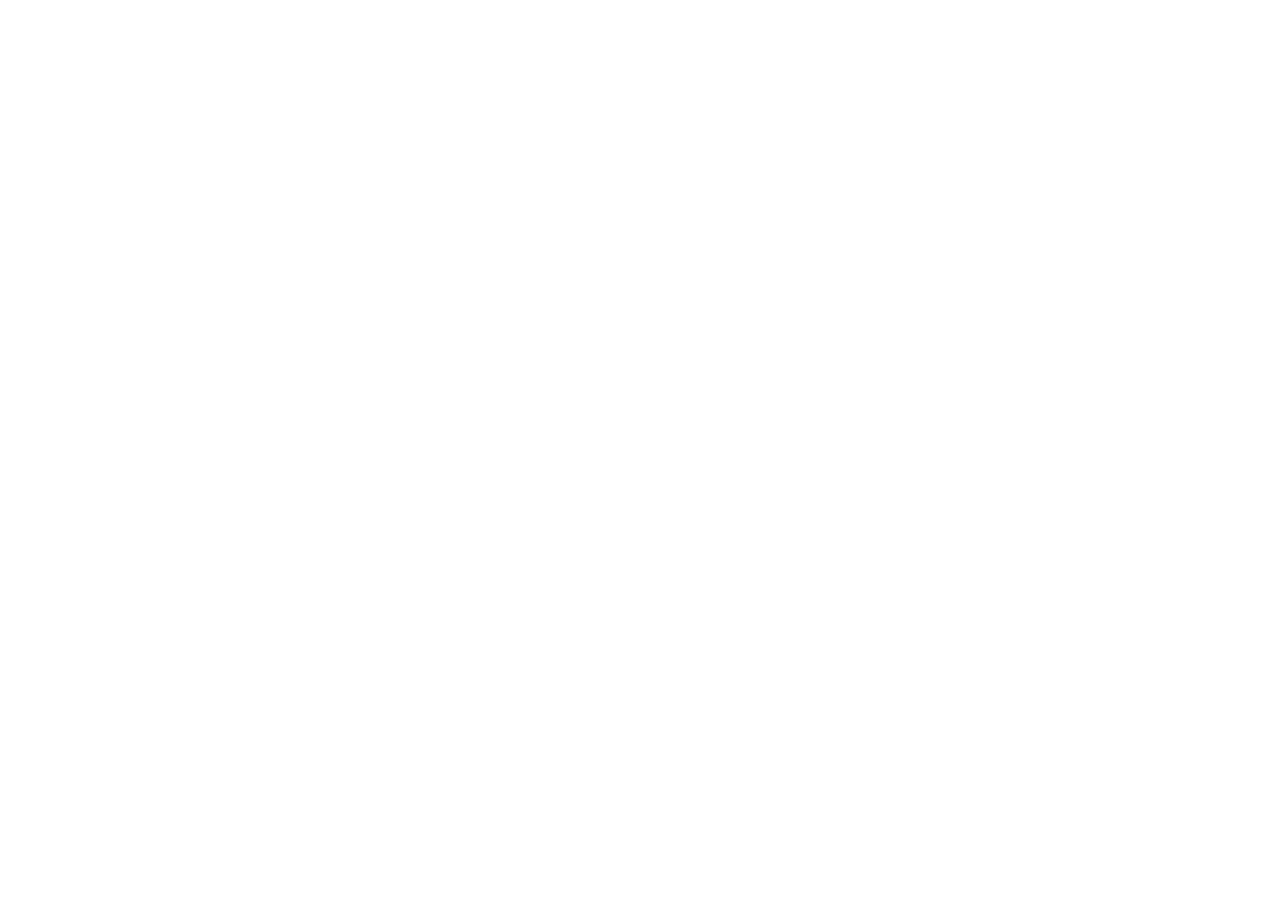
==== index.html @ b7673d00 "Project Setup" ====
<!DOCTYPE html>
<html lang="en">
<head>
    <meta charset="UTF-8">
    <meta http-equiv="X-UA-Compatible" content="IE=edge">
    <meta name="viewport" content="width=device-width, initial-scale=1.0">
    <title>Document</title>
</head>
<body>
    
</body>
</html>
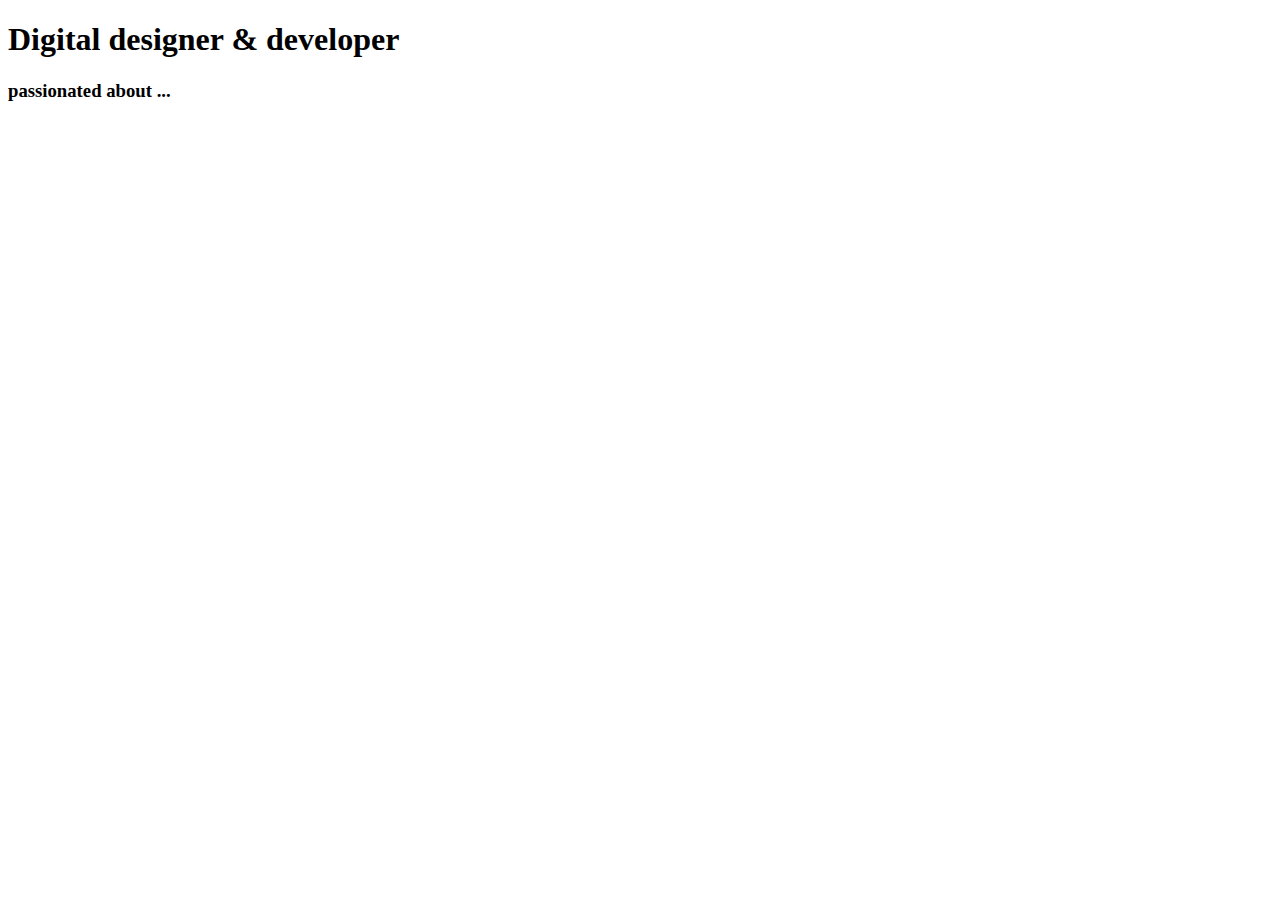
==== commit c6a4f4ea: "Project Setup" ====
--- a/index.html
+++ b/index.html
@@ -4,9 +4,26 @@
     <meta charset="UTF-8">
     <meta http-equiv="X-UA-Compatible" content="IE=edge">
     <meta name="viewport" content="width=device-width, initial-scale=1.0">
-    <title>Document</title>
+    <title>Digital designer & developer - Kate Pryshchepiuk</title>
+    <link href="https://cdn.jsdelivr.net/npm/bootstrap@5.2.0/dist/css/bootstrap.min.css" rel="stylesheet"
+        integrity="sha384-gH2yIJqKdNHPEq0n4Mqa/HGKIhSkIHeL5AyhkYV8i59U5AR6csBvApHHNl/vI1Bx" crossorigin="anonymous">
 </head>
 <body>
-    
+    <div class="container">
+        <div id="hero">
+            <h1>
+                Digital designer & developer
+            </h1>
+            <h3>
+                passionated about ...
+            </h3>
+        </div>
+        <div id="about">
+        </div>
+        <div id="projects">
+        </div>
+        <div id="footer">
+        </div>
+    </div>
 </body>
 </html>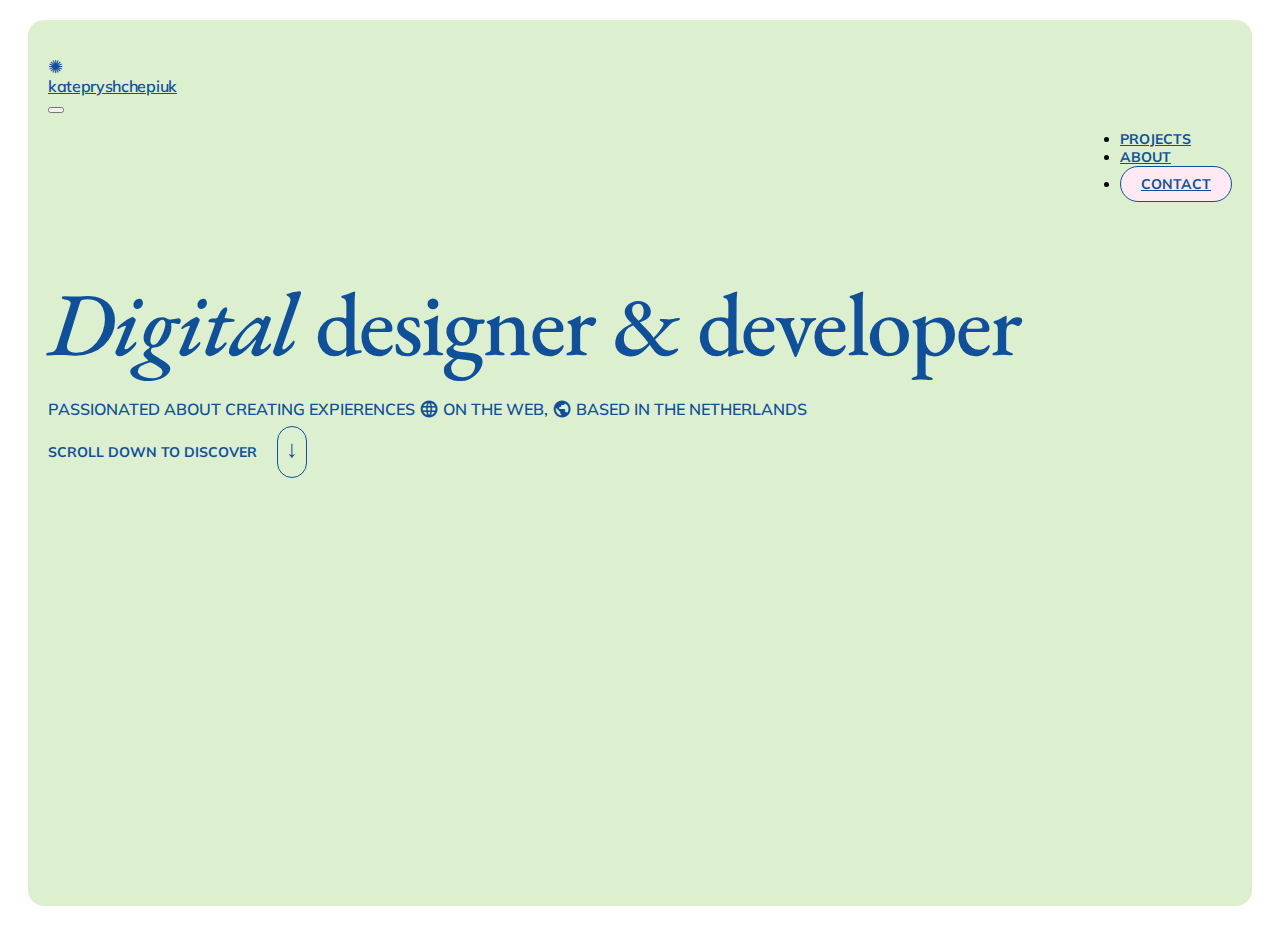
==== commit 2b232f5a: "Hero HTML+CSS" ====
--- a/index.html
+++ b/index.html
@@ -5,25 +5,83 @@
     <meta http-equiv="X-UA-Compatible" content="IE=edge">
     <meta name="viewport" content="width=device-width, initial-scale=1.0">
     <title>Digital designer & developer - Kate Pryshchepiuk</title>
+    <link rel="stylesheet"
+        href="https://fonts.googleapis.com/css2?family=Material+Symbols+Outlined:opsz,wght,FILL,GRAD@20..48,100..700,0..1,-50..200" />
+    <link rel="preconnect" href="https://fonts.googleapis.com">
+    <link rel="preconnect" href="https://fonts.gstatic.com" crossorigin>
+    <link
+        href="https://fonts.googleapis.com/css2?family=EB+Garamond:ital,wght@0,400;0,500;0,600;0,700;0,800;1,400;1,500;1,600;1,700;1,800&family=Mulish:ital,wght@0,200;0,300;0,400;0,500;0,600;0,700;0,800;0,900;1,200;1,300;1,400;1,500;1,600;1,700;1,800;1,900&display=swap"
+        rel="stylesheet">
     <link href="https://cdn.jsdelivr.net/npm/bootstrap@5.2.0/dist/css/bootstrap.min.css" rel="stylesheet"
         integrity="sha384-gH2yIJqKdNHPEq0n4Mqa/HGKIhSkIHeL5AyhkYV8i59U5AR6csBvApHHNl/vI1Bx" crossorigin="anonymous">
+    <link rel="stylesheet" href="src/style.css">
 </head>
+
 <body>
-    <div class="container">
-        <div id="hero">
-            <h1>
-                Digital designer & developer
-            </h1>
-            <h3>
-                passionated about ...
-            </h3>
+    <div class="container-fluid p-0 m-0">
+        <div class="hero d-flex flex-column justify-content-between" id="hero">
+                <nav class="navbar navbar-expand-lg bg-transparent p-0 d-flex flex-row justify-content-between align-items-center">
+                    <div class="logo d-flex flex-row align-items-center">
+                            <p class="logo-sign">✺</p>
+                            <a class="navbar-brand" href="index.html">katepryshchepiuk</a> 
+                    </div>
+                    <button class="navbar-toggler" type="button" data-bs-toggle="collapse" data-bs-target="#navbarSupportedContent"
+                            aria-controls="navbarSupportedContent" aria-expanded="false" aria-label="Toggle navigation">
+                            <span class="navbar-toggler-icon"></span>
+                    </button>
+                    <div class="collapse navbar-collapse" id="navbarSupportedContent">
+                        <ul class="navbar-nav display-flex flex-direction-row justify-content-center align-items-center">
+                            <li class="nav-item">
+                                <a class="nav-link" href="projects.html">Projects</a>
+                            </li>
+                            <li class="nav-item">
+                                <a class="nav-link" href="about.html">About</a>
+                            </li>
+                            <li class="nav-item contact">
+                                <a class="nav-link d-flex flex-row justify-content-end align-items-center" href="contact.html">Contact</a>
+                            </li>
+                        </ul>
+                    </div>
+                </nav>
+                <div class="header d-flex flex-column align-items-center">
+                    <h1 class="first-line"><em>Digital</em> designer & developer</h1>
+                    <h3>passionated about creating expierences
+                    <span class="material-symbols-outlined-container">
+                      <i class="material-symbols-outlined language">language</i>
+                    </span>
+                    on the web,
+                    <span class="material-symbols-outlined-container">
+                      <i class="material-symbols-outlined public">public</i>
+                    </span>
+                    based in the Netherlands
+                    </h3>
+                </div>
+                <div class="scroll-down d-flex flex-column align-items-center">
+                    <p class="button"> 
+                      scroll down to discover
+                      <span class="arrow-button m">
+                          <span class="arrow-box">
+                              <span class="arrow">
+                                  ↓
+                               </span>
+                          </span>
+                       </span>
+                    </p>
+                </div>
+            </div>
         </div>
+
         <div id="about">
+            
         </div>
+
         <div id="projects">
         </div>
+
         <div id="footer">
         </div>
+
     </div>
+
 </body>
 </html>--- a/src/style.css
+++ b/src/style.css
@@ -0,0 +1,130 @@
+:root {
+    --font-general: 'EB Garamond', serif;
+    --font-secondary: 'Mulish', sans-serif;
+    --primary-color: #105099;
+    --secondary-color-green: #DCF0CF;
+    --border-radius: 16px;
+    --container-color: rgba(242, 242, 242, 1);
+    --secondary-color-pink: #FFE9F3;
+}
+
+h1 {
+    font-family: var(--font-general);
+    font-size: 90px;
+    line-height: 100%;
+    font-weight: 500;
+    color: var(--primary-color);
+    letter-spacing: -0.02em;
+}
+
+h3 {
+    font-family: var(--font-secondary);
+    font-size: 16px;
+    font-weight: 600;
+    line-height: 120%;
+    color: var(--primary-color);
+    text-transform: uppercase;
+}
+
+i.material-symbols-outlined {
+    font-size: 20px;
+    font-weight: 600;
+    line-height: 0;
+    position: relative;
+    top: 4px;
+}
+
+.container {
+    display: block;
+    background-color: var(--container-color);
+}
+
+.hero {
+    background-color: var(--secondary-color-green);
+    border-radius: var(--border-radius);
+    padding: 20px;
+    margin: 20px;
+    height: 94vh;
+}
+
+
+.arrow-button {
+    margin-left: 16px;
+    padding: 16px 0px;
+    border: 1px solid var(--primary-color);
+    border-radius: 50px;
+}
+
+.arrow-box {
+    width: 32px;
+    height: 32px;
+    padding: 4px 8px;
+}
+
+.arrow {
+    font-size: 24px;
+    line-height: 100%;
+    color: var(--primary-color);
+}
+
+h1.first-line {
+    margin-bottom: 32px;
+}
+
+.scroll-down {
+    margin-bottom: 56px;
+}
+ 
+.contact {
+    background: var(--secondary-color-pink);
+    border: 1px solid var(--primary-color);
+    border-radius: 50px;
+    padding: 8px 20px;
+}
+
+a.navbar-brand {
+    font-family: var(--font-secondary);
+    font-weight: 600;
+    font-size: 16px;
+    line-height: 20px;
+    text-transform: lowercase;
+    letter-spacing: -0.02em;
+    color: var(--primary-color);
+}
+
+.nav-link, p.button {
+    font-family: var(--font-secondary);
+    font-size: 14px;
+    font-weight: 700;
+    line-height: 18px;
+    text-transform: uppercase;
+    color: var(--primary-color);
+}
+
+.logo-sign {
+    font-family: var(--font-secondary);
+    font-weight: 500;
+    font-size: 18px;
+    line-height: 100%;
+    color: var(--primary-color);
+    margin-bottom: 0px;
+}
+
+.logo {
+    padding: 0px;
+    gap: 8px;
+}
+
+.navbar-nav {
+    padding: 0px;
+    gap: 56px;
+}
+
+@media (min-width: 992px) {
+    .collapse {
+        display: flex;
+        flex-direction: row;
+        justify-content: end;
+        align-items: center;
+    }
+}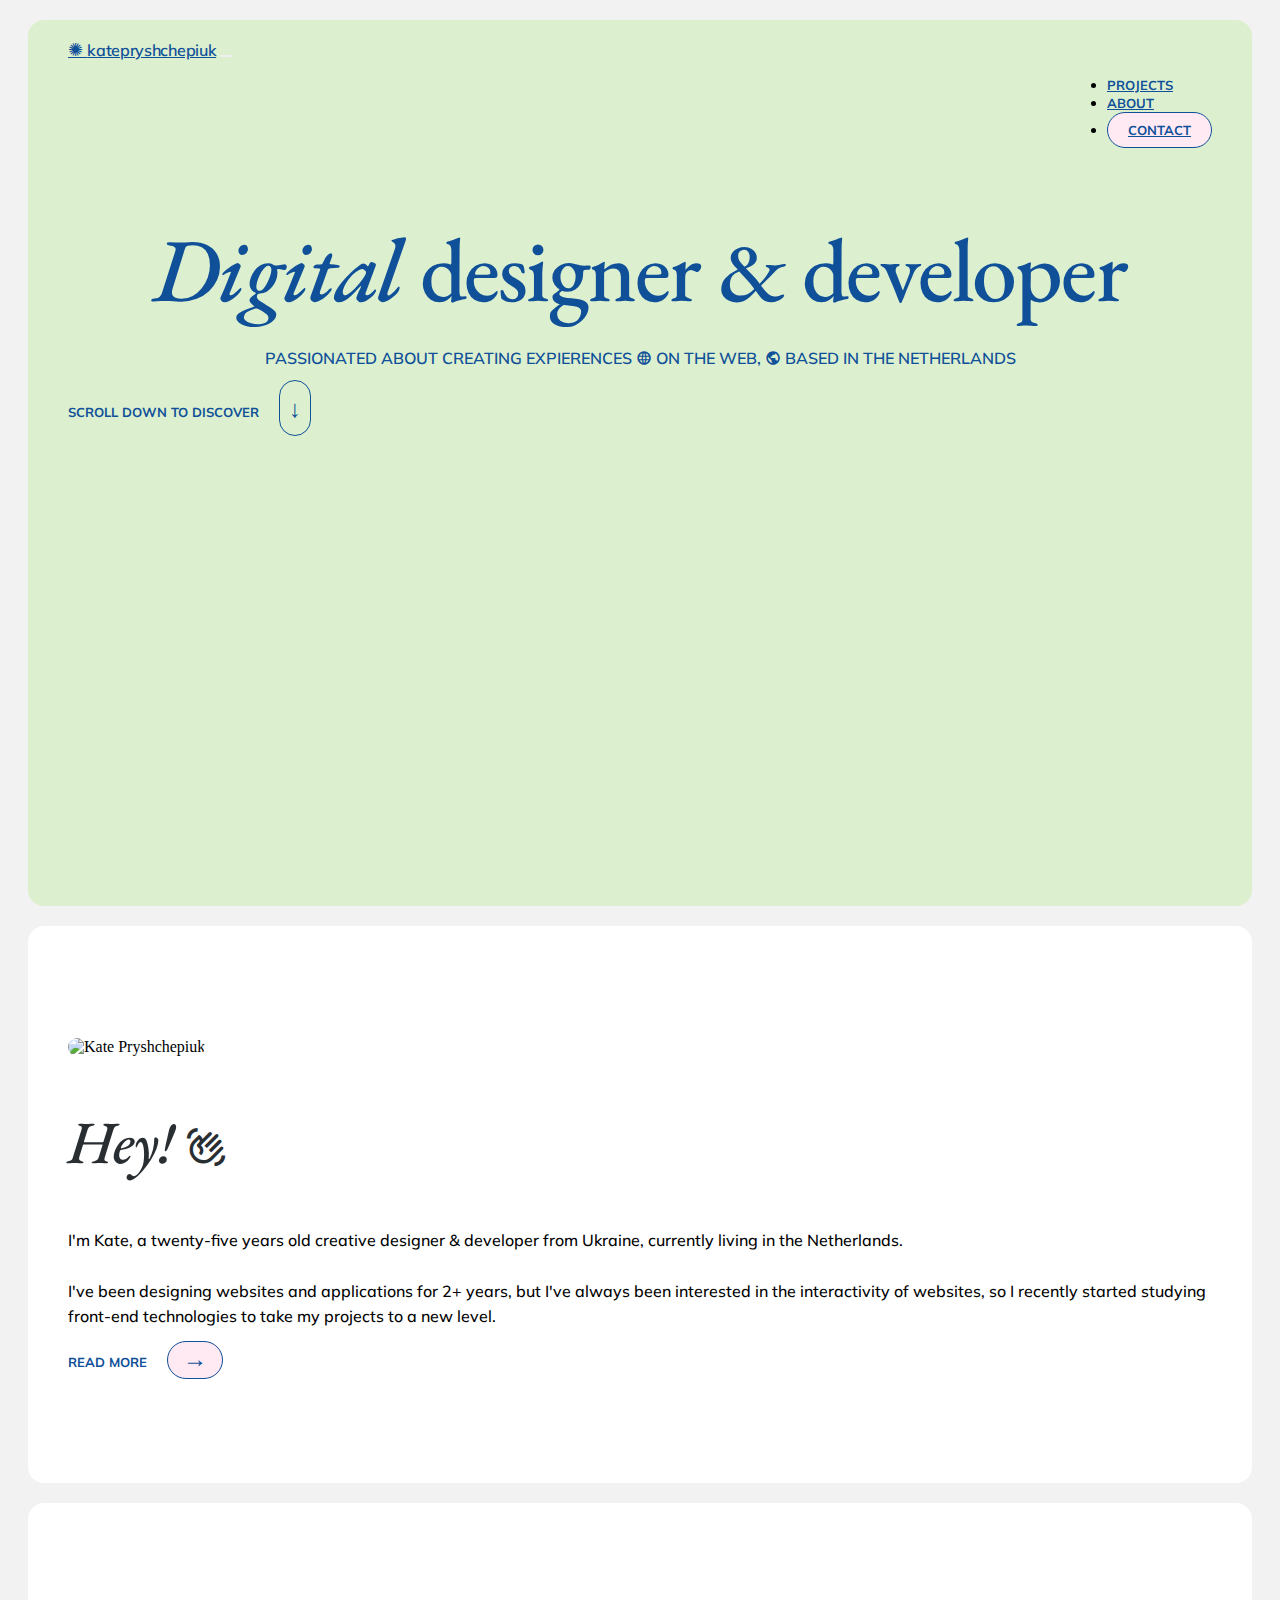
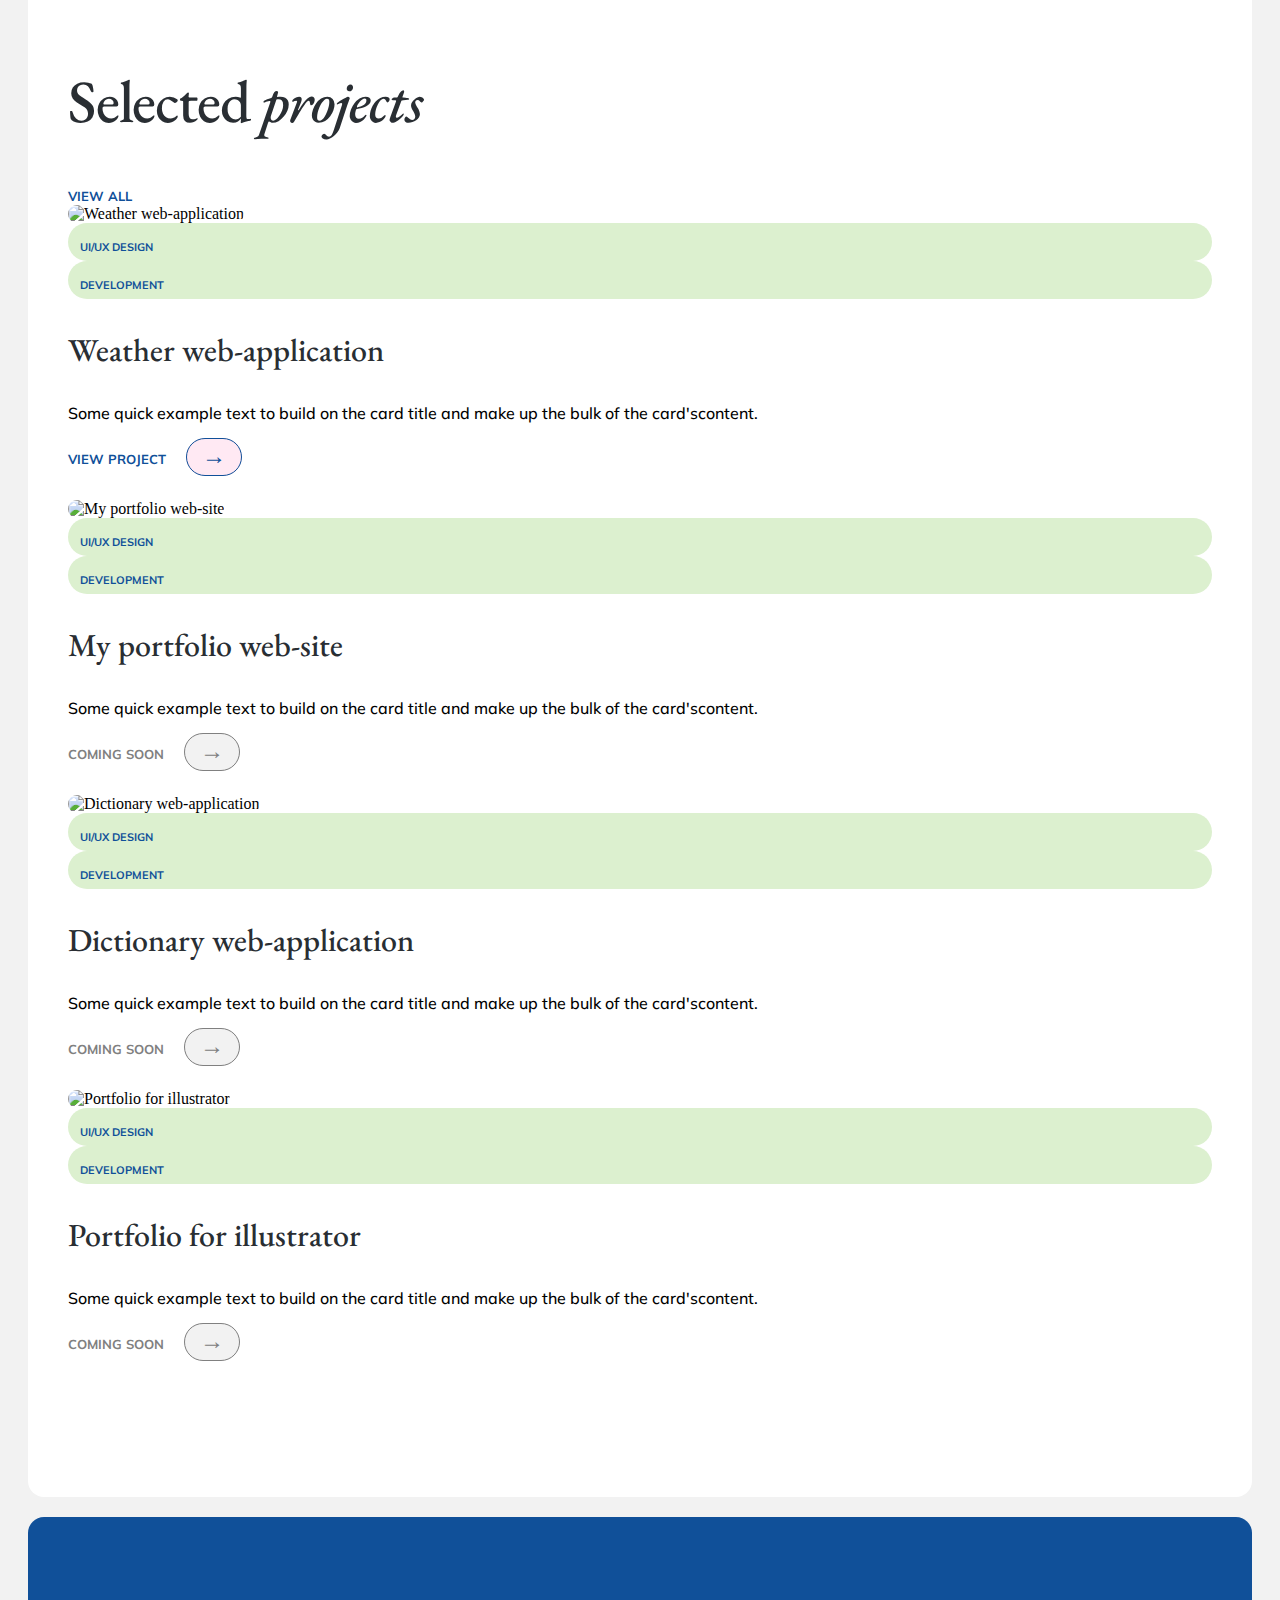
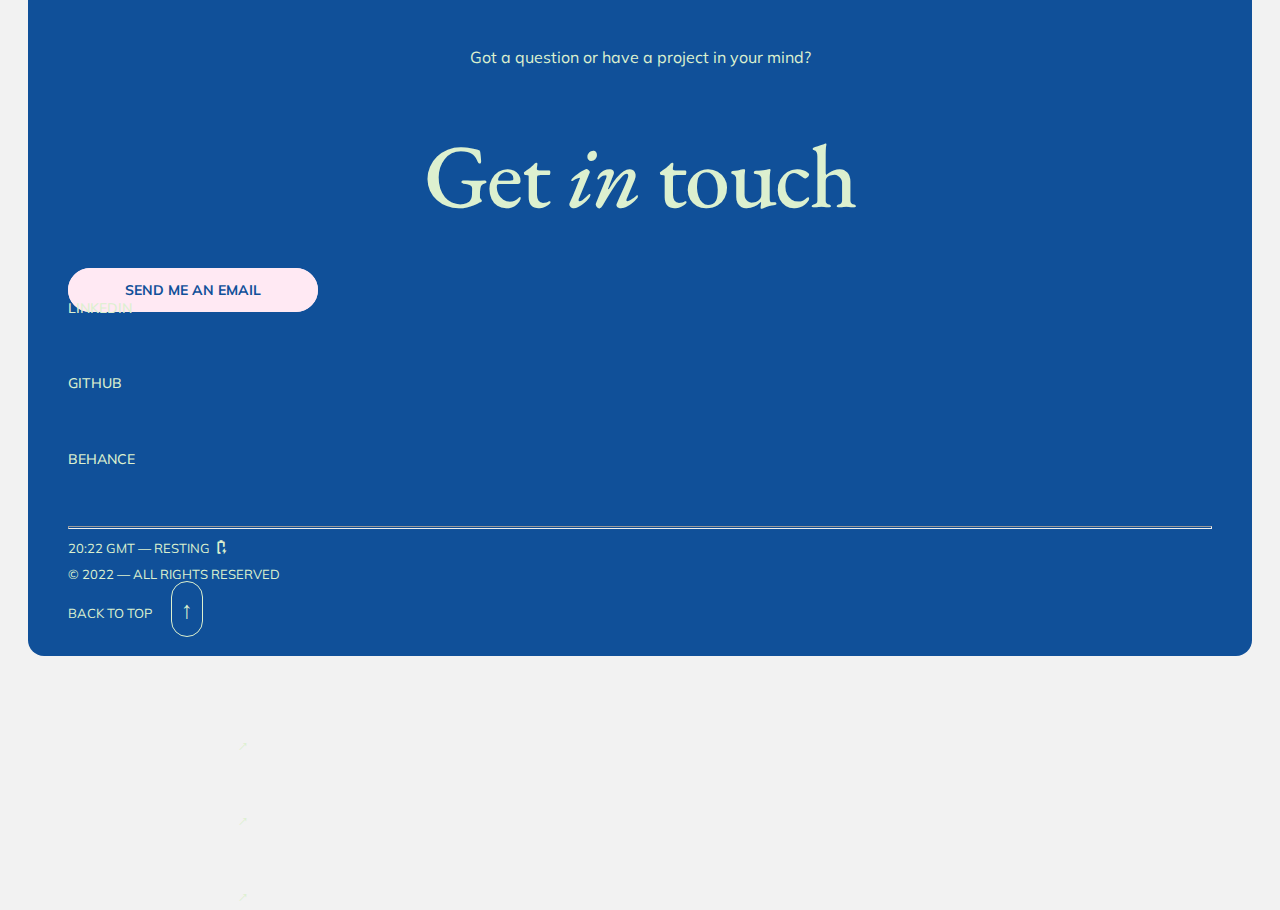
==== commit a139df4a: "Style + SEO" ====
--- a/index.html
+++ b/index.html
@@ -4,6 +4,7 @@
     <meta charset="UTF-8">
     <meta http-equiv="X-UA-Compatible" content="IE=edge">
     <meta name="viewport" content="width=device-width, initial-scale=1.0">
+    <meta name="description" content="Digital designer & developer passionated about creating expierences on the web, based in the Netherlands" >
     <title>Digital designer & developer - Kate Pryshchepiuk</title>
     <link rel="stylesheet"
         href="https://fonts.googleapis.com/css2?family=Material+Symbols+Outlined:opsz,wght,FILL,GRAD@20..48,100..700,0..1,-50..200" />
@@ -14,38 +15,40 @@
         rel="stylesheet">
     <link href="https://cdn.jsdelivr.net/npm/bootstrap@5.2.0/dist/css/bootstrap.min.css" rel="stylesheet"
         integrity="sha384-gH2yIJqKdNHPEq0n4Mqa/HGKIhSkIHeL5AyhkYV8i59U5AR6csBvApHHNl/vI1Bx" crossorigin="anonymous">
+    <script src="https://cdn.jsdelivr.net/npm/bootstrap@5.2.0/dist/js/bootstrap.bundle.min.js"
+        integrity="sha384-A3rJD856KowSb7dwlZdYEkO39Gagi7vIsF0jrRAoQmDKKtQBHUuLZ9AsSv4jD4Xa"
+        crossorigin="anonymous"></script>
     <link rel="stylesheet" href="src/style.css">
 </head>
 
 <body>
     <div class="container-fluid p-0 m-0">
-        <div class="hero d-flex flex-column justify-content-between" id="hero">
-                <nav class="navbar navbar-expand-lg bg-transparent p-0 d-flex flex-row justify-content-between align-items-center">
-                    <div class="logo d-flex flex-row align-items-center">
-                            <p class="logo-sign">✺</p>
-                            <a class="navbar-brand" href="index.html">katepryshchepiuk</a> 
-                    </div>
-                    <button class="navbar-toggler" type="button" data-bs-toggle="collapse" data-bs-target="#navbarSupportedContent"
+        <div class="d-flex flex-column justify-content-between" id="hero">
+                <nav class="navbar navbar-expand-lg bg-transparent p-0 align-items-center" id="navbar">
+                    <div class="container-fluid p-0 m-0">
+                        <a class="navbar-brand" href="index.html" title="Digital designer & developer - Kate Pryshchepiuk"><span class="logo-sign">✺ </span>katepryshchepiuk</a>
+                        <button class="navbar-toggler custom-toggler" type="button" data-bs-toggle="collapse" data-bs-target="#navbarSupportedContent"
                             aria-controls="navbarSupportedContent" aria-expanded="false" aria-label="Toggle navigation">
                             <span class="navbar-toggler-icon"></span>
-                    </button>
-                    <div class="collapse navbar-collapse" id="navbarSupportedContent">
-                        <ul class="navbar-nav display-flex flex-direction-row justify-content-center align-items-center">
-                            <li class="nav-item">
-                                <a class="nav-link" href="projects.html">Projects</a>
-                            </li>
-                            <li class="nav-item">
-                                <a class="nav-link" href="about.html">About</a>
-                            </li>
-                            <li class="nav-item contact">
-                                <a class="nav-link d-flex flex-row justify-content-end align-items-center" href="contact.html">Contact</a>
-                            </li>
-                        </ul>
+                        </button>
+                        <div class="collapse navbar-collapse align-items-center" id="navbarSupportedContent">
+                            <ul class="navbar-nav align-items-center">
+                                <li class="nav-item">
+                                    <a class="nav-link" href="projects.html" title="Kate Pryshchepiuk - Projects">Projects</a>
+                                </li>
+                                <li class="nav-item">
+                                    <a class="nav-link" href="about.html" title="Kate Pryshchepiuk - About">About</a>
+                                </li>
+                                <li class="nav-item btn-contact">
+                                    <a class="nav-link d-flex flex-row justify-content-end align-items-center" href="contact.html" title="Kate Pryshchepiuk - Contact">Contact</a>
+                                </li>
+                            </ul>
+                        </div>
                     </div>
                 </nav>
-                <div class="header d-flex flex-column align-items-center">
+                <div class="header d-flex flex-column justify-content-center align-items-center">
                     <h1 class="first-line"><em>Digital</em> designer & developer</h1>
-                    <h3>passionated about creating expierences
+                    <h4>passionated about creating expierences
                     <span class="material-symbols-outlined-container">
                       <i class="material-symbols-outlined language">language</i>
                     </span>
@@ -54,33 +57,239 @@
                       <i class="material-symbols-outlined public">public</i>
                     </span>
                     based in the Netherlands
-                    </h3>
+                    </h4>
                 </div>
                 <div class="scroll-down d-flex flex-column align-items-center">
-                    <p class="button"> 
-                      scroll down to discover
-                      <span class="arrow-button m">
-                          <span class="arrow-box">
-                              <span class="arrow">
-                                  ↓
-                               </span>
-                          </span>
-                       </span>
+                    <a href="index.html#about-section" class="d-flex flex-row align-items-center link" title="About">
+                        scroll down to discover
+                        <span class="arrow-down arrow-box-down">↓</span>
+                    </a>
+                </div>
+            </div>
+        </div>
+
+        <section class="d-flex flex-row justify-content-center" id="about-section">
+            <div class="card d-flex flex-row flex-wrap align-items-center justify-content-center" id="about-div">
+                <div class="col-md-4 col-12" id="my-photo-div">
+                    <img src="https://images.unsplash.com/photo-1517971129774-8a2b38fa128e?ixlib=rb-1.2.1&ixid=MnwxMjA3fDB8MHxwaG90by1wYWdlfHx8fGVufDB8fHx8&auto=format&fit=crop&w=388&q=80" class="img-fluid" alt="Kate Pryshchepiuk" id="my-photo">
+                </div>
+                <div class="col-md-1">
+                </div>
+                <div class="col-md-5 col-12">
+                    <div class="card-body d-flex flex-column align-items-start" id="about-text">
+                        <div class="display-flex flex-row align-items-center" id="greeting">
+                            <h2><em>Hey!</em>
+                                <span class="material-symbols-outlined-container">
+                                    <i class="material-symbols-outlined waving_hand">waving_hand</i>
+                                </span>
+                            </h2>
+                        </div>
+                        <div class="card-text">
+                            <p>
+                                I'm Kate, a twenty-five years old creative designer & developer from Ukraine, currently living in the
+                                Netherlands.
+                                <br>
+                                <br>
+                                I've been designing websites and applications for 2+ years, but I've always been interested in the
+                                interactivity of
+                                websites, so I recently started studying front-end technologies to take my projects to a new level.
+                            </p>
+                        </div>
+                        <a href="about.html" class="d-flex flex-row align-items-center link" title="Kate Pryshchepiuk - About">
+                            read more
+                            <span class="arrow-box arrow">→</span>
+                        </a>
+                    </div>
+                </div>
+            </div>
+        </section>
+
+        <section class="d-flex flex-column align-items-start" id="projects-section">
+            <div class="d-flex flex-column" id="projects-div">
+                <div class="d-flex flex-row justify-content-between align-items-center p-0" id="section-header">
+                    <h2>Selected <em>projects</em></h2>
+                    <a href="index.html/about-section" class="link" title="Kate Pryshchepiuk - Projects">
+                        view all
+                    </a>
+                </div>
+                <div class="d-flex flex-wrap flex-row justify-content-between" id="projects">
+                    <div class="card d-flex flex-column" id="project">
+                        <img src="https://images.unsplash.com/photo-1558486012-817176f84c6d?ixlib=rb-1.2.1&ixid=MnwxMjA3fDB8MHxwaG90by1wYWdlfHx8fGVufDB8fHx8&auto=format&fit=crop&w=370&q=80" class="card-img-top" alt="Weather web-application" alt="weather-app" id="project-photo">
+                        <div class="card-body d-flex flex-column align-items-start" id="project-description">
+                            <div class="d-flex flex-row align-items-start chips">
+                                <div class="d-flex flex-row justify-content-center align-items-center chip">
+                                    <p class="chip-text">
+                                        ui/ux design
+                                    </p>
+                                </div>
+                                <div class="d-flex flex-row justify-content-center align-items-center chip">
+                                    <p class="chip-text">
+                                        development
+                                    </p>
+                                </div>
+                            </div>
+                            <div class="d-flex flex-column align-items-start">
+                                <h3 class="card-title">Weather web-application</h3>
+                                <p class="card-text">Some quick example text to build on the card title and make up the bulk of the card'scontent.</p>
+                            </div>
+                            <a href="#" class="d-flex flex-row align-items-center link" title="Weather web-application">
+                                view project
+                                <span class="arrow-box arrow">→</span>
+                            </a>
+                        </div>
+                    </div>
+                    <div class="card d-flex flex-column" id="project">
+                        <img src="https://images.unsplash.com/photo-1558486012-817176f84c6d?ixlib=rb-1.2.1&ixid=MnwxMjA3fDB8MHxwaG90by1wYWdlfHx8fGVufDB8fHx8&auto=format&fit=crop&w=370&q=80"
+                            class="card-img-top" alt="My portfolio web-site" alt="weather-app" id="project-photo">
+                        <div class="card-body d-flex flex-column align-items-start" id="project-description">
+                            <div class="d-flex flex-row align-items-start chips">
+                                <div class="d-flex flex-row justify-content-center align-items-center chip">
+                                    <p class="chip-text">
+                                        ui/ux design
+                                    </p>
+                                </div>
+                                <div class="d-flex flex-row justify-content-center align-items-center chip">
+                                    <p class="chip-text">
+                                        development
+                                    </p>
+                                </div>
+                            </div>
+                            <div class="d-flex flex-column align-items-start">
+                                <h3 class="card-title">My portfolio web-site</h3>
+                                <p class="card-text">Some quick example text to build on the card title and make up the bulk of the
+                                    card'scontent.</p>
+                            </div>
+                            <a class="d-flex flex-row align-items-center link-disabled" title="My portfolio web-site">
+                                coming soon
+                                <span class="arrow-box-disabled arrow">→</span>
+                            </a>
+                        </div>
+                    </div>
+                    <div class="card d-flex flex-column" id="project">
+                        <img src="https://images.unsplash.com/photo-1558486012-817176f84c6d?ixlib=rb-1.2.1&ixid=MnwxMjA3fDB8MHxwaG90by1wYWdlfHx8fGVufDB8fHx8&auto=format&fit=crop&w=370&q=80"
+                            class="card-img-top" alt="Dictionary web-application" alt="weather-app" id="project-photo">
+                        <div class="card-body d-flex flex-column align-items-start" id="project-description">
+                            <div class="d-flex flex-row align-items-start chips">
+                                <div class="d-flex flex-row justify-content-center align-items-center chip">
+                                    <p class="chip-text">
+                                        ui/ux design
+                                    </p>
+                                </div>
+                                <div class="d-flex flex-row justify-content-center align-items-center chip">
+                                    <p class="chip-text">
+                                        development
+                                    </p>
+                                </div>
+                            </div>
+                            <div class="d-flex flex-column align-items-start">
+                                <h3 class="card-title">Dictionary web-application</h3>
+                                <p class="card-text">Some quick example text to build on the card title and make up the bulk of the
+                                    card'scontent.</p>
+                            </div>
+                            <a class="d-flex flex-row align-items-center link-disabled" title="Dictionary web-application">
+                                coming soon
+                                <span class="arrow-box-disabled arrow">→</span>
+                            </a>
+                        </div>
+                    </div>
+                    <div class="card d-flex flex-column" id="project">
+                        <img src="https://images.unsplash.com/photo-1558486012-817176f84c6d?ixlib=rb-1.2.1&ixid=MnwxMjA3fDB8MHxwaG90by1wYWdlfHx8fGVufDB8fHx8&auto=format&fit=crop&w=370&q=80"
+                            class="card-img-top" alt="Portfolio for illustrator" alt="weather-app" id="project-photo">
+                        <div class="card-body d-flex flex-column align-items-start" id="project-description">
+                            <div class="d-flex flex-row align-items-start chips">
+                                <div class="d-flex flex-row justify-content-center align-items-center chip">
+                                    <p class="chip-text">
+                                        ui/ux design
+                                    </p>
+                                </div>
+                                <div class="d-flex flex-row justify-content-center align-items-center chip">
+                                    <p class="chip-text">
+                                        development
+                                    </p>
+                                </div>
+                            </div>
+                            <div class="d-flex flex-column align-items-start">
+                                <h3 class="card-title">Portfolio for illustrator</h3>
+                                <p class="card-text">Some quick example text to build on the card title and make up the bulk of the
+                                    card'scontent.</p>
+                            </div>
+                            <a class="d-flex flex-row align-items-center link-disabled" title="Portfolio for illustrator">
+                                coming soon
+                                <span class="arrow-box-disabled arrow">→</span>
+                            </a>
+                        </div>
+                    </div>
+                </div>
+            </div>
+        </section>
+
+        <section class="d-flex flex-column" id="footer">
+            <div class="d-flex flex-column align-items-center" id="footer-content">
+                <div class="d-flex flex-column align-items-center" id="email-div">
+                    <p id="footer-text">
+                    Got a question or have a project in your mind?
                     </p>
-                </div>
-            </div>
-        </div>
-
-        <div id="about">
-            
-        </div>
-
-        <div id="projects">
-        </div>
-
-        <div id="footer">
-        </div>
-
+                    <h1 id="get-in-touch">
+                    Get <em>in</em> touch
+                    </h1>
+                    <a href="mailto:katirinka570@gmail.com" id="email-link" title="Kate Pryshchepiuk email address">Send me an email</a>
+                </div>
+                <div class="d-flex flex-row align-items-center justify-content-center" id="social-links">
+                    <div class="d-flex flex-row align-items-center social-link">
+                        <a href="#" class="link-footer" title="Kate Pryshchepiuk Linkedin">Linkedin</a>
+                        <div class="arrow-outside">
+                            <p class="m-0 arrow-transformed">
+                                →
+                            </p>
+                        </div>
+                    </div>
+                    <div class="d-flex flex-row align-items-center social-link">
+                        <a href="" class="link-footer" title="Kate Pryshchepiuk Github">Github</a>
+                        <div class="arrow-outside">
+                            <p class="m-0 arrow-transformed">
+                                →
+                            </p>
+                        </div>
+                    </div>
+                    <div class="d-flex flex-row align-items-center social-link">
+                        <a href="" class="link-footer" title="Kate Pryshchepiuk Behance">Behance</a>
+                        <div class="arrow-outside">
+                            <p class="m-0 arrow-transformed">
+                                →
+                            </p>
+                        </div>
+                    </div>
+                </div>
+            </div>
+            <div class="d-flex flex-column" id="footer-underline">
+                <hr class="w-100" id="line">
+                <div class="d-flex flex-row flex-wrap justify-content-md-between justify-content-center align-items-center" id="underline">
+                    <div class="time">
+                        <p class="footer-info">
+                            <span id="current-time">
+                            20:22 GMT
+                            </span>
+                            —
+                            <span id="activity">
+                                resting
+                            </span>
+                            <span class="material-symbols-outlined-container" id="doing-icon">
+                                <i class="material-symbols-outlined battery_charging_full">battery_charging_full</i>
+                            </span>
+                        </p>
+                    </div>
+                    <div class="copyright">
+                        <p class="footer-info">
+                            © 2022 — All rights reserved
+                        </p>
+                    </div>
+                    <a href="index.html#hero" class="d-flex flex-row align-items-center link-footer footer-info" title="Digital designer & developer - Kate Pryshchepiuk">
+                        back to top
+                        <span class="arrow-top arrow-box-top">↑</span>
+                    </a>
+                </div>
+            </div>
+        </section>
     </div>
 
 </body>
--- a/src/style.css
+++ b/src/style.css
@@ -6,80 +6,140 @@
     --border-radius: 16px;
     --container-color: rgba(242, 242, 242, 1);
     --secondary-color-pink: #FFE9F3;
+    --dark-color: #292E33;
+    --white-color: #ffffff;
+    --padding-section-desktop: 112px 40px;
+    --padding-section-mobile: 56px 20px;
+}
+
+body {
+    background-color: var(--container-color);
+}
+
+h1, h2, h3 {
+    font-family: var(--font-general);
+    font-weight: 500;
 }
 
 h1 {
-    font-family: var(--font-general);
     font-size: 90px;
     line-height: 100%;
-    font-weight: 500;
     color: var(--primary-color);
     letter-spacing: -0.02em;
+    text-align: center;
+}
+
+h1.first-line {
+    margin-bottom: 32px;
+}
+
+h2 {
+    font-size: 60px;
+    color: var(--dark-color);
+    line-height: 120%;
+    letter-spacing: -0.02em;
 }
 
 h3 {
+    font-size: 32px;
+    line-height: 120%;
+    color: var(--dark-color);
+}
+
+h4 {
     font-family: var(--font-secondary);
     font-size: 16px;
     font-weight: 600;
-    line-height: 120%;
-    color: var(--primary-color);
-    text-transform: uppercase;
+    line-height: 160%;
+    color: var(--primary-color);
+    text-transform: uppercase;
+    text-align: center;
+}
+
+p {
+    font-size: 16px;
+    font-family: var(--font-secondary);
+    line-height: 160%;
+    font-weight: 500;
 }
 
 i.material-symbols-outlined {
-    font-size: 20px;
+    font-size: 16px;
+    font-weight: 600;
+    line-height: 0;
+    position: relative;
+    top: 2px;
+}
+
+i.waving_hand {
+    font-size: 40px;
     font-weight: 600;
     line-height: 0;
     position: relative;
     top: 4px;
 }
 
-.container {
-    display: block;
-    background-color: var(--container-color);
-}
-
-.hero {
+#hero {
     background-color: var(--secondary-color-green);
     border-radius: var(--border-radius);
-    padding: 20px;
+    padding: 20px 40px;
     margin: 20px;
     height: 94vh;
 }
 
-
-.arrow-button {
-    margin-left: 16px;
-    padding: 16px 0px;
+.link {
+    font-family: var(--font-secondary);
+    font-size: 13px;
+    font-weight: 700;
+    line-height: 18px;
+    text-transform: uppercase;
+    color: var(--primary-color);
+    text-decoration: none;
+    transition: ease-in 0.2s all;
+}
+
+.link:hover {
+    color: var(--primary-color);
+    font-style: italic;
+}
+
+.link-disabled {
+    font-family: var(--font-secondary);
+    font-size: 13px;
+    font-weight: 700;
+    line-height: 18px;
+    text-transform: uppercase;
+    text-decoration: none;
+    color: gray;
+}
+
+.link-disabled:hover {
+    color: gray;
+}
+ 
+.btn-contact {
+    background-color: var(--secondary-color-pink);
     border: 1px solid var(--primary-color);
     border-radius: 50px;
-}
-
-.arrow-box {
-    width: 32px;
-    height: 32px;
-    padding: 4px 8px;
-}
-
-.arrow {
-    font-size: 24px;
-    line-height: 100%;
-    color: var(--primary-color);
-}
-
-h1.first-line {
-    margin-bottom: 32px;
-}
-
-.scroll-down {
-    margin-bottom: 56px;
-}
- 
-.contact {
-    background: var(--secondary-color-pink);
-    border: 1px solid var(--primary-color);
-    border-radius: 50px;
     padding: 8px 20px;
+    transition: 0.3s all;
+}
+
+.btn-contact:hover {
+    background-color: var(--secondary-color-green);
+}
+
+.navbar-toggler:focus {
+    box-shadow: none;
+}
+
+.custom-toggler .navbar-toggler-icon {
+    background-image: url("data:image/svg+xml;charset=utf8,%3Csvg viewBox='0 0 32 32' xmlns='http://www.w3.org/2000/svg'%3E%3Cpath stroke='rgb(16,80,153)' stroke-width='2' stroke-linecap='round' stroke-miterlimit='10' d='M4 8h24M4 16h24M4 24h24'/%3E%3C/svg%3E");
+}
+
+.navbar-nav {
+    padding: 0px;
+    gap: 32px;
 }
 
 a.navbar-brand {
@@ -92,12 +152,7 @@
     color: var(--primary-color);
 }
 
-.nav-link, p.button {
-    font-family: var(--font-secondary);
-    font-size: 14px;
-    font-weight: 700;
-    line-height: 18px;
-    text-transform: uppercase;
+a.navbar-brand:hover {
     color: var(--primary-color);
 }
 
@@ -110,14 +165,278 @@
     margin-bottom: 0px;
 }
 
-.logo {
-    padding: 0px;
+.nav-link {
+    font-family: var(--font-secondary);
+    font-size: 13px;
+    font-weight: 700;
+    line-height: 18px;
+    text-transform: uppercase;
+    color: var(--primary-color);
+    padding: 0px;
+    transition: ease-in 0.2s all; 
+}
+
+.nav-link:hover {
+    color: var(--primary-color);
+    font-style: italic;
+}
+
+.scroll-down {
+    padding-bottom: 36px;
+}
+
+#about-section {
+    padding: var(--padding-section-desktop);
+    margin: 20px;
+    background: white;
+    border-radius: var(--border-radius);
+}
+
+#about-div {
+    padding: 0px;
+    gap: 24px;
+    border: none;
+    max-width: 1200px;
+}
+
+#about-text {
+    padding: 0px;
+    gap: 24px;
+}
+
+#greeting {
+    padding: 0px;
+    gap: 16px;
+}
+
+#my-photo {
+    height: 442px;
+    width: 100%;
+    border-radius: var(--border-radius);
+    object-fit: cover;
+}
+
+.arrow-box {
+    box-sizing: border-box;
+    padding: 1px 15px 5px;
+    background-color: var(--secondary-color-pink);
+    border: 1px solid var(--primary-color);
+    border-radius: 50px;
+    margin-left: 16px;
+    transition: 0.3s all;
+}
+
+.arrow-box-down {
+    box-sizing: border-box;
+    padding: 12px 9px;
+    background-color: var(--secondary-color-green);
+    border: 1px solid var(--primary-color);
+    border-radius: 50px;
+    margin-left: 16px;
+}
+
+.arrow-box-top {
+    box-sizing: border-box;
+    padding: 12px 9px;
+    background-color: var(--primary-color);
+    border: 1px solid var(--secondary-color-green);
+    border-radius: 50px;
+    margin-left: 16px;
+}
+
+.arrow-box-disabled {
+    box-sizing: border-box;
+    padding: 1px 15px 5px;
+    background-color: var(--container-color);
+    border: 1px solid gray;
+    border-radius: 50px;
+    margin-left: 16px;
+}
+
+.arrow {
+    font-family: var(--font-secondary);
+    font-weight: 400;
+    font-size: 24px;
+    line-height: 24px;
+}
+
+.arrow-down {
+    font-family: var(--font-secondary);
+    font-weight: 400;
+    font-size: 24px;
+    line-height: 30px;
+    color: var(--primary-color);
+}
+
+.arrow-top {
+    font-family: var(--font-secondary);
+    font-weight: 400;
+    font-size: 24px;
+    line-height: 30px;
+    color: var(--secondary-color-green);
+}
+
+#projects-section {
+    padding: var(--padding-section-desktop);
+    margin: 20px;
+    background: var(--white-color);
+    border-radius: var(--border-radius);
+}
+
+#projects-div {
+    gap: 32px;
+}
+
+#projects {
+    padding: 0px;
+    gap: 16px;
+    grid-template-columns: repeat(auto-fit, minmax(186px, 1fr));
+}
+
+#project {
+    padding: 0px 0px 32px;
+    gap: 24px;
+    border: none;
+    flex: 1 0 49%;
+}
+
+#project-description {
+    gap: 16px;
+    padding: 0px;
+}
+
+#project-photo {
+    height: 733px;
+    object-fit: cover;
+    border-radius: var(--border-radius);
+
+}
+
+.chips {
     gap: 8px;
 }
 
-.navbar-nav {
-    padding: 0px;
-    gap: 56px;
+.chip {
+    padding: 8px 12px;
+    background-color: var(--secondary-color-green);
+    border-radius: 50px;
+}
+
+.chip-text {
+    font-family: var(--font-secondary);
+    font-weight: 700;
+    font-size: 11px;
+    line-height: 100%;
+    text-transform: uppercase;
+    color: var(--primary-color);
+    margin-bottom: 0px;
+}
+
+#footer {
+    padding: 112px 40px 32px;
+    margin: 20px;
+    gap: 108px;
+    background: var(--primary-color);
+    border-radius: var(--border-radius);
+    gap: 64px;
+}
+
+#footer-content {
+    gap: 72px;
+}
+
+#get-in-touch {
+    color: var(--secondary-color-green);
+}
+
+#email-link {
+    padding: 12px 56px;
+    background: var(--secondary-color-pink);
+    border: 1px solid var(--secondary-color-pink);
+    border-radius: 50px;
+    font-family: var(--font-secondary);
+    font-weight: 700;
+    font-size: 14px;
+    line-height: 18px;
+    text-transform: uppercase;
+    color: var(--primary-color);
+    text-decoration: none;
+    transition: ease-in 0.2s all;
+}
+
+#email-link:hover {
+    background-color: var(--primary-color);
+    color: var(--secondary-color-pink);
+    font-style: italic;
+}
+
+#footer-text {
+    color: var(--secondary-color-green);
+    text-align: center;
+    font-weight: 400;
+}
+
+#email-div {
+    padding: 0px;
+    gap: 40px;
+}
+
+#social-links {
+    gap: 32px;
+}
+
+.social-link {
+    gap: 4px;
+}
+
+.link-footer {
+    font-family: var(--font-secondary);
+    font-weight: 500;
+    font-size: 14px;
+    line-height: 17px;
+    text-transform: uppercase;
+    color: var(--secondary-color-green);
+    text-decoration: none;
+}
+
+.link-footer:hover {
+    font-style: italic;
+    color: var(--secondary-color-green);
+}
+
+.arrow-outside {
+    font-family: var(--font-general);
+    font-weight: 400;
+    font-size: 24px;
+    line-height: 100%;
+    color: var(--secondary-color-green);
+}
+
+.arrow-transformed {
+    transform: rotate(-45deg);
+}
+
+#line {
+    height: 1px;
+    color: var(--secondary-color-green);
+    opacity: 100%;
+}
+
+#footer-underline {
+    gap: 24px;
+}
+
+.footer-info {
+    font-family: var(--font-secondary);
+    font-weight: 400;
+    font-size: 13px;
+    line-height: 100%;
+    text-transform: uppercase;
+    color: var(--secondary-color-green);
+}
+
+.navbar-toggler {
+    border: none;
 }
 
 @media (min-width: 992px) {
@@ -127,4 +446,82 @@
         justify-content: end;
         align-items: center;
     }
-}+}
+
+@media (max-width: 768px) {
+    h1 {
+        font-size: 60px;
+    }
+
+    h2 {
+        font-size: 36px;
+    }
+
+    h3 {
+        font-size: 24px;
+    }
+
+    h4 {
+        font-size: 14px;
+    }
+
+    .navbar-collapse {
+        position: absolute;
+        left: 0;
+        top: 100%;
+        width: 100%;
+        height: 84vh;
+        z-index: 100;
+        background-color: var(--secondary-color-green);
+        transition: ease-in-out 0.2s all;
+    }
+
+    .navbar-nav {
+        margin-top: 168px;
+    }
+
+    #hero {
+        margin: 10px;
+        padding: 10px 20px;;
+    }
+
+    #about-section {
+        padding: 20px 20px 40px;
+        margin: 10px;
+    }
+
+    #projects-section {
+        padding: 40px 20px 8px;
+        margin: 10px;
+    }
+
+    #my-photo {
+        height: 300px;
+    }
+
+    i.waving_hand {
+        font-size: 28px;
+    }
+
+    #social-links {
+        gap: 16px;
+    }
+
+    #underline {
+        gap: 16px;
+    }
+
+    #project-photo {
+        height: 365px;
+    }
+
+    #footer {
+        padding: 40px 20px 32px;
+        gap: 32px;
+        margin: 10px;
+    }
+
+    #projects-div {
+        gap: 16px;
+    }
+}
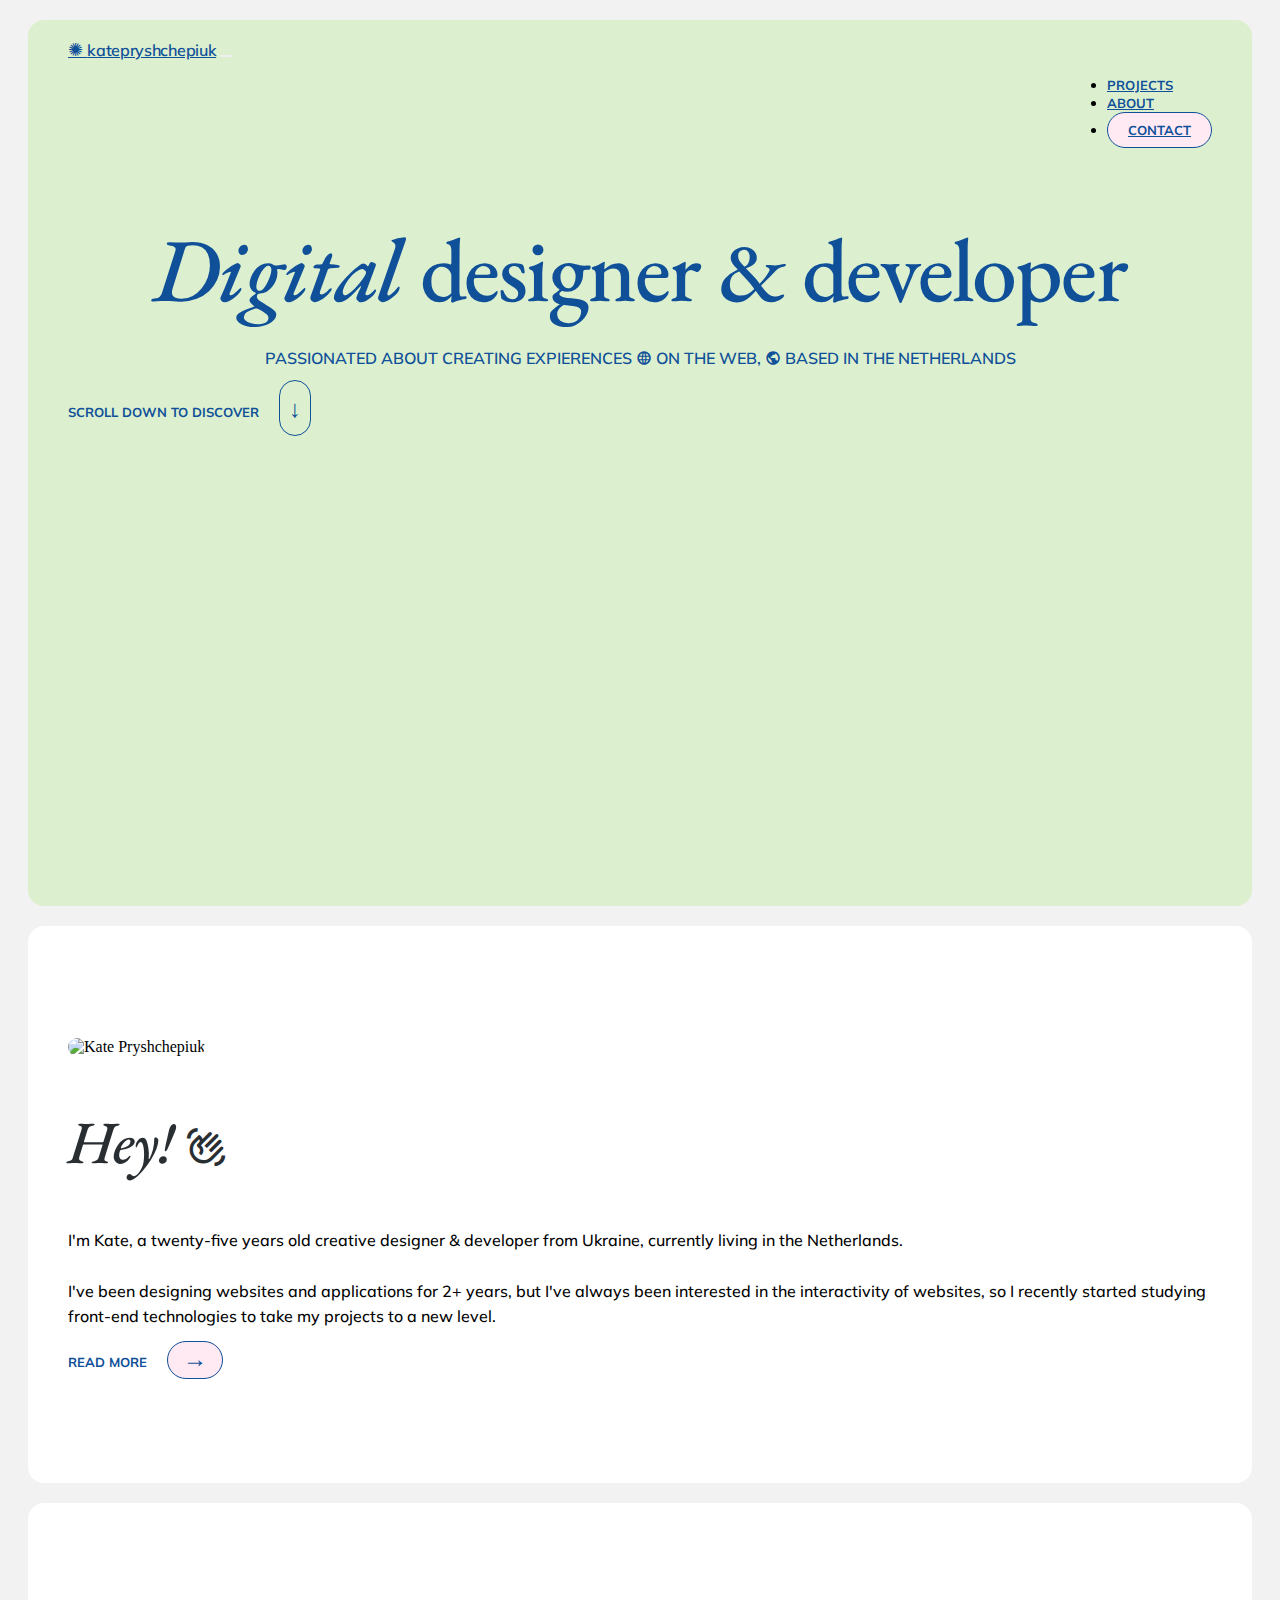
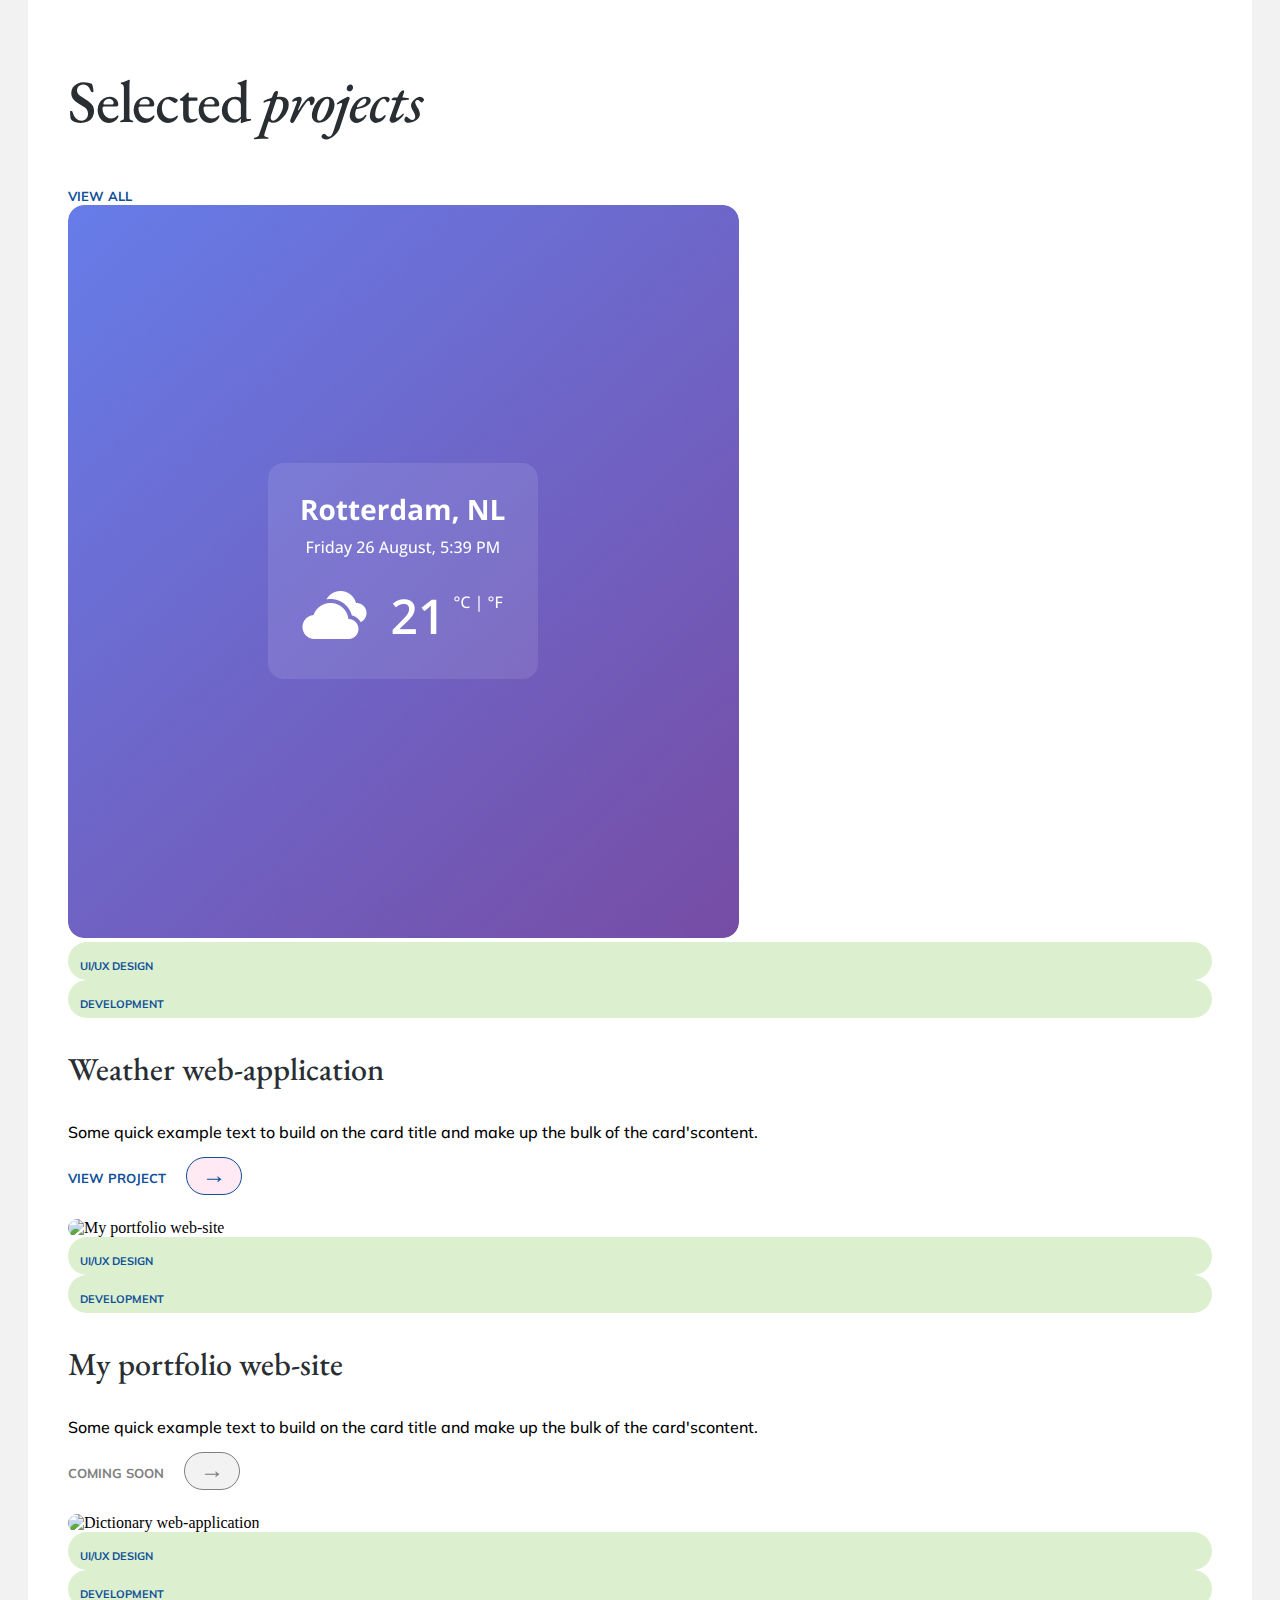
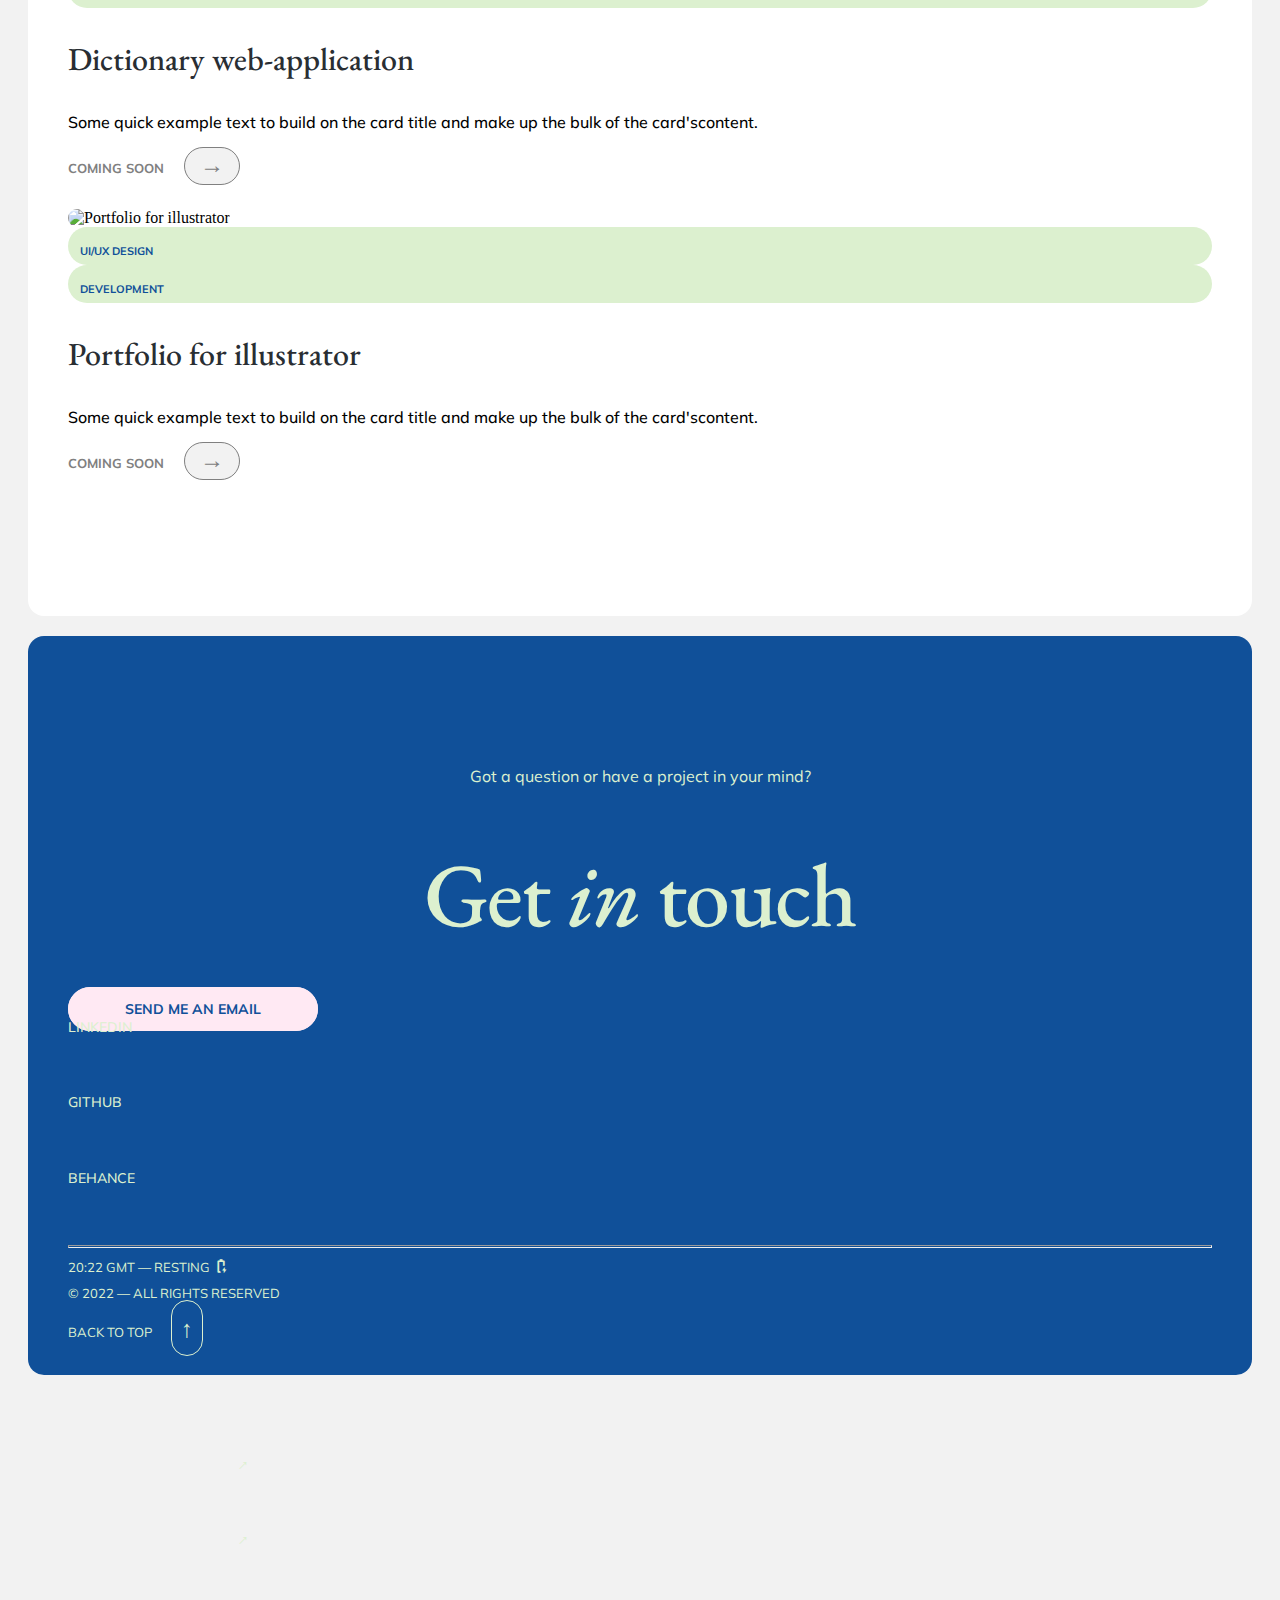
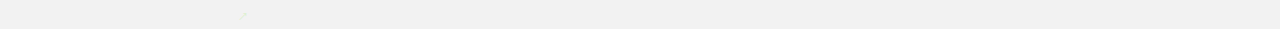
==== commit 50068355: "Added favicon & project covers" ====
--- a/index.html
+++ b/index.html
@@ -6,6 +6,7 @@
     <meta name="viewport" content="width=device-width, initial-scale=1.0">
     <meta name="description" content="Digital designer & developer passionated about creating expierences on the web, based in the Netherlands" >
     <title>Digital designer & developer - Kate Pryshchepiuk</title>
+    <link rel="icon" type="image/x-icon" href="images/favicon.png">
     <link rel="stylesheet"
         href="https://fonts.googleapis.com/css2?family=Material+Symbols+Outlined:opsz,wght,FILL,GRAD@20..48,100..700,0..1,-50..200" />
     <link rel="preconnect" href="https://fonts.googleapis.com">
@@ -114,7 +115,7 @@
                 </div>
                 <div class="d-flex flex-wrap flex-row justify-content-between" id="projects">
                     <div class="card d-flex flex-column" id="project">
-                        <img src="https://images.unsplash.com/photo-1558486012-817176f84c6d?ixlib=rb-1.2.1&ixid=MnwxMjA3fDB8MHxwaG90by1wYWdlfHx8fGVufDB8fHx8&auto=format&fit=crop&w=370&q=80" class="card-img-top" alt="Weather web-application" alt="weather-app" id="project-photo">
+                        <img src="images/weather-app-image.png" class="card-img-top" alt="Weather web-application" alt="weather-app" id="project-photo">
                         <div class="card-body d-flex flex-column align-items-start" id="project-description">
                             <div class="d-flex flex-row align-items-start chips">
                                 <div class="d-flex flex-row justify-content-center align-items-center chip">
@@ -132,15 +133,14 @@
                                 <h3 class="card-title">Weather web-application</h3>
                                 <p class="card-text">Some quick example text to build on the card title and make up the bulk of the card'scontent.</p>
                             </div>
-                            <a href="#" class="d-flex flex-row align-items-center link" title="Weather web-application">
+                            <a href="https://weather-app-kp.netlify.app/" class="d-flex flex-row align-items-center link" target="_blank" title="Weather web-application">
                                 view project
                                 <span class="arrow-box arrow">→</span>
                             </a>
                         </div>
                     </div>
                     <div class="card d-flex flex-column" id="project">
-                        <img src="https://images.unsplash.com/photo-1558486012-817176f84c6d?ixlib=rb-1.2.1&ixid=MnwxMjA3fDB8MHxwaG90by1wYWdlfHx8fGVufDB8fHx8&auto=format&fit=crop&w=370&q=80"
-                            class="card-img-top" alt="My portfolio web-site" alt="weather-app" id="project-photo">
+                        <img src="https://images.unsplash.com/photo-1594892185343-0241e1d47d15?ixlib=rb-1.2.1&ixid=MnwxMjA3fDB8MHxwaG90by1wYWdlfHx8fGVufDB8fHx8&auto=format&fit=crop&w=465&q=80" class="card-img-top" alt="My portfolio web-site" alt="weather-app" id="project-photo">
                         <div class="card-body d-flex flex-column align-items-start" id="project-description">
                             <div class="d-flex flex-row align-items-start chips">
                                 <div class="d-flex flex-row justify-content-center align-items-center chip">
@@ -166,8 +166,7 @@
                         </div>
                     </div>
                     <div class="card d-flex flex-column" id="project">
-                        <img src="https://images.unsplash.com/photo-1558486012-817176f84c6d?ixlib=rb-1.2.1&ixid=MnwxMjA3fDB8MHxwaG90by1wYWdlfHx8fGVufDB8fHx8&auto=format&fit=crop&w=370&q=80"
-                            class="card-img-top" alt="Dictionary web-application" alt="weather-app" id="project-photo">
+                        <img src="https://images.unsplash.com/photo-1594892185343-0241e1d47d15?ixlib=rb-1.2.1&ixid=MnwxMjA3fDB8MHxwaG90by1wYWdlfHx8fGVufDB8fHx8&auto=format&fit=crop&w=465&q=80" class="card-img-top" alt="Dictionary web-application" alt="weather-app" id="project-photo">
                         <div class="card-body d-flex flex-column align-items-start" id="project-description">
                             <div class="d-flex flex-row align-items-start chips">
                                 <div class="d-flex flex-row justify-content-center align-items-center chip">
@@ -193,8 +192,7 @@
                         </div>
                     </div>
                     <div class="card d-flex flex-column" id="project">
-                        <img src="https://images.unsplash.com/photo-1558486012-817176f84c6d?ixlib=rb-1.2.1&ixid=MnwxMjA3fDB8MHxwaG90by1wYWdlfHx8fGVufDB8fHx8&auto=format&fit=crop&w=370&q=80"
-                            class="card-img-top" alt="Portfolio for illustrator" alt="weather-app" id="project-photo">
+                        <img src="https://images.unsplash.com/photo-1594892185343-0241e1d47d15?ixlib=rb-1.2.1&ixid=MnwxMjA3fDB8MHxwaG90by1wYWdlfHx8fGVufDB8fHx8&auto=format&fit=crop&w=465&q=80" class="card-img-top" alt="Portfolio for illustrator" alt="weather-app" id="project-photo">
                         <div class="card-body d-flex flex-column align-items-start" id="project-description">
                             <div class="d-flex flex-row align-items-start chips">
                                 <div class="d-flex flex-row justify-content-center align-items-center chip">
@@ -236,7 +234,7 @@
                 </div>
                 <div class="d-flex flex-row align-items-center justify-content-center" id="social-links">
                     <div class="d-flex flex-row align-items-center social-link">
-                        <a href="#" class="link-footer" title="Kate Pryshchepiuk Linkedin">Linkedin</a>
+                        <a href="https://www.linkedin.com/in/kateryna-pryshchepiuk/" class="link-footer" title="Kate Pryshchepiuk Linkedin">Linkedin</a>
                         <div class="arrow-outside">
                             <p class="m-0 arrow-transformed">
                                 →
@@ -244,7 +242,7 @@
                         </div>
                     </div>
                     <div class="d-flex flex-row align-items-center social-link">
-                        <a href="" class="link-footer" title="Kate Pryshchepiuk Github">Github</a>
+                        <a href="https://github.com/katepryshchepiuk" class="link-footer" title="Kate Pryshchepiuk Github">Github</a>
                         <div class="arrow-outside">
                             <p class="m-0 arrow-transformed">
                                 →
@@ -252,7 +250,7 @@
                         </div>
                     </div>
                     <div class="d-flex flex-row align-items-center social-link">
-                        <a href="" class="link-footer" title="Kate Pryshchepiuk Behance">Behance</a>
+                        <a href="https://www.behance.net/katerynapryshchepiuk" class="link-footer" title="Kate Pryshchepiuk Behance">Behance</a>
                         <div class="arrow-outside">
                             <p class="m-0 arrow-transformed">
                                 →
--- a/src/style.css
+++ b/src/style.css
@@ -210,7 +210,7 @@
 }
 
 #my-photo {
-    height: 442px;
+    height: 380px;
     width: 100%;
     border-radius: var(--border-radius);
     object-fit: cover;
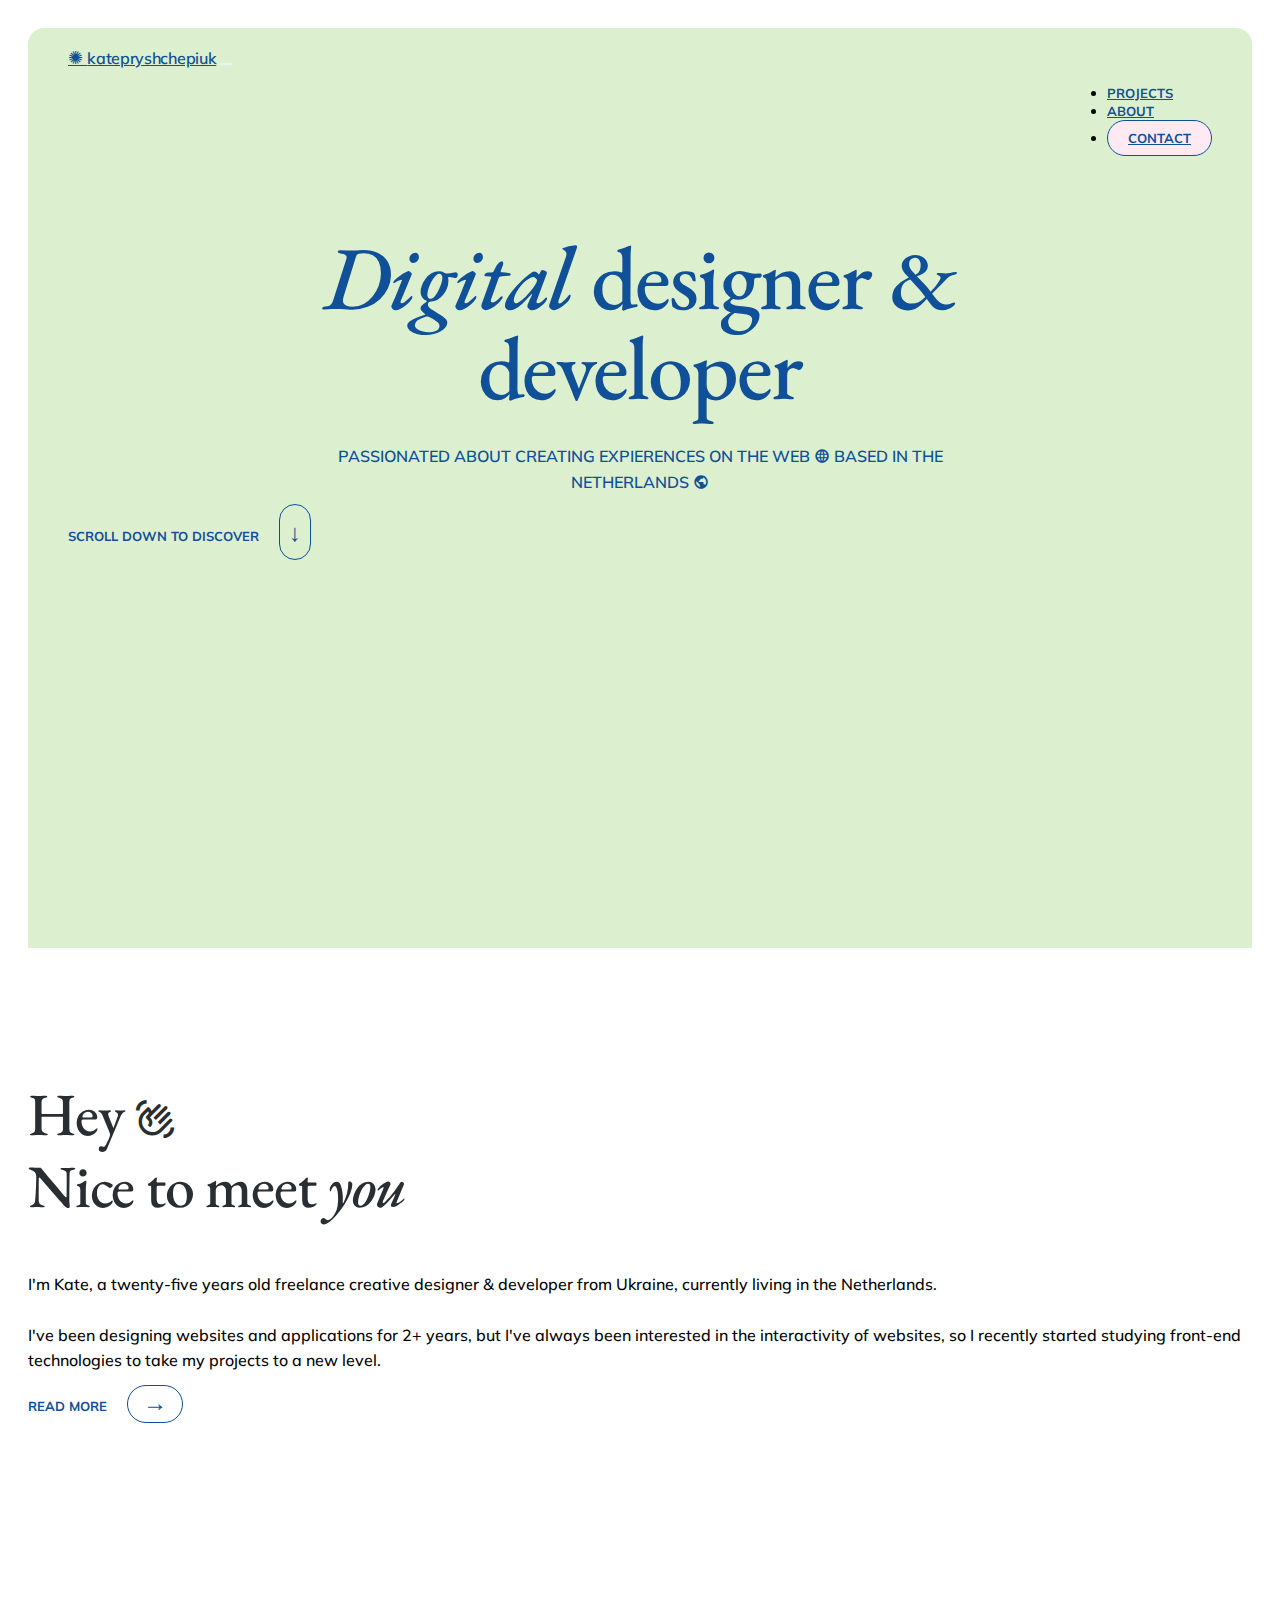
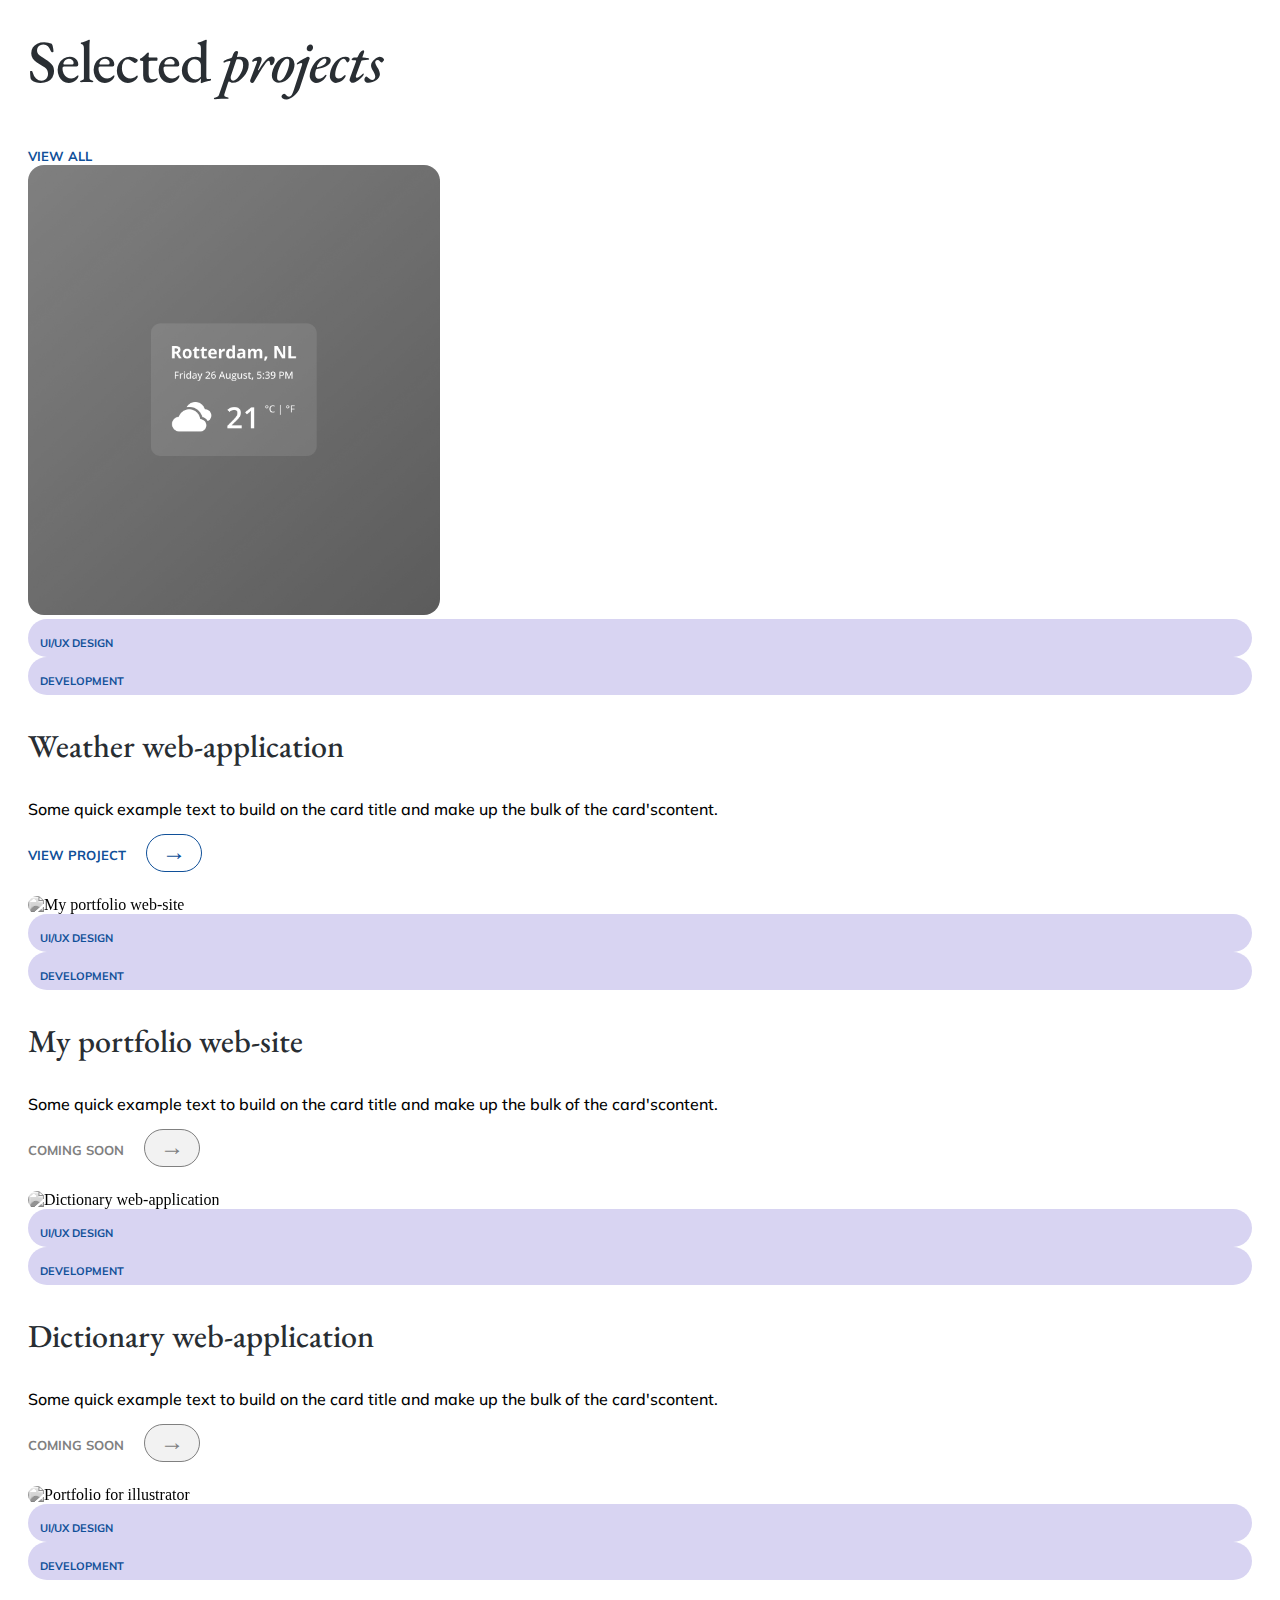
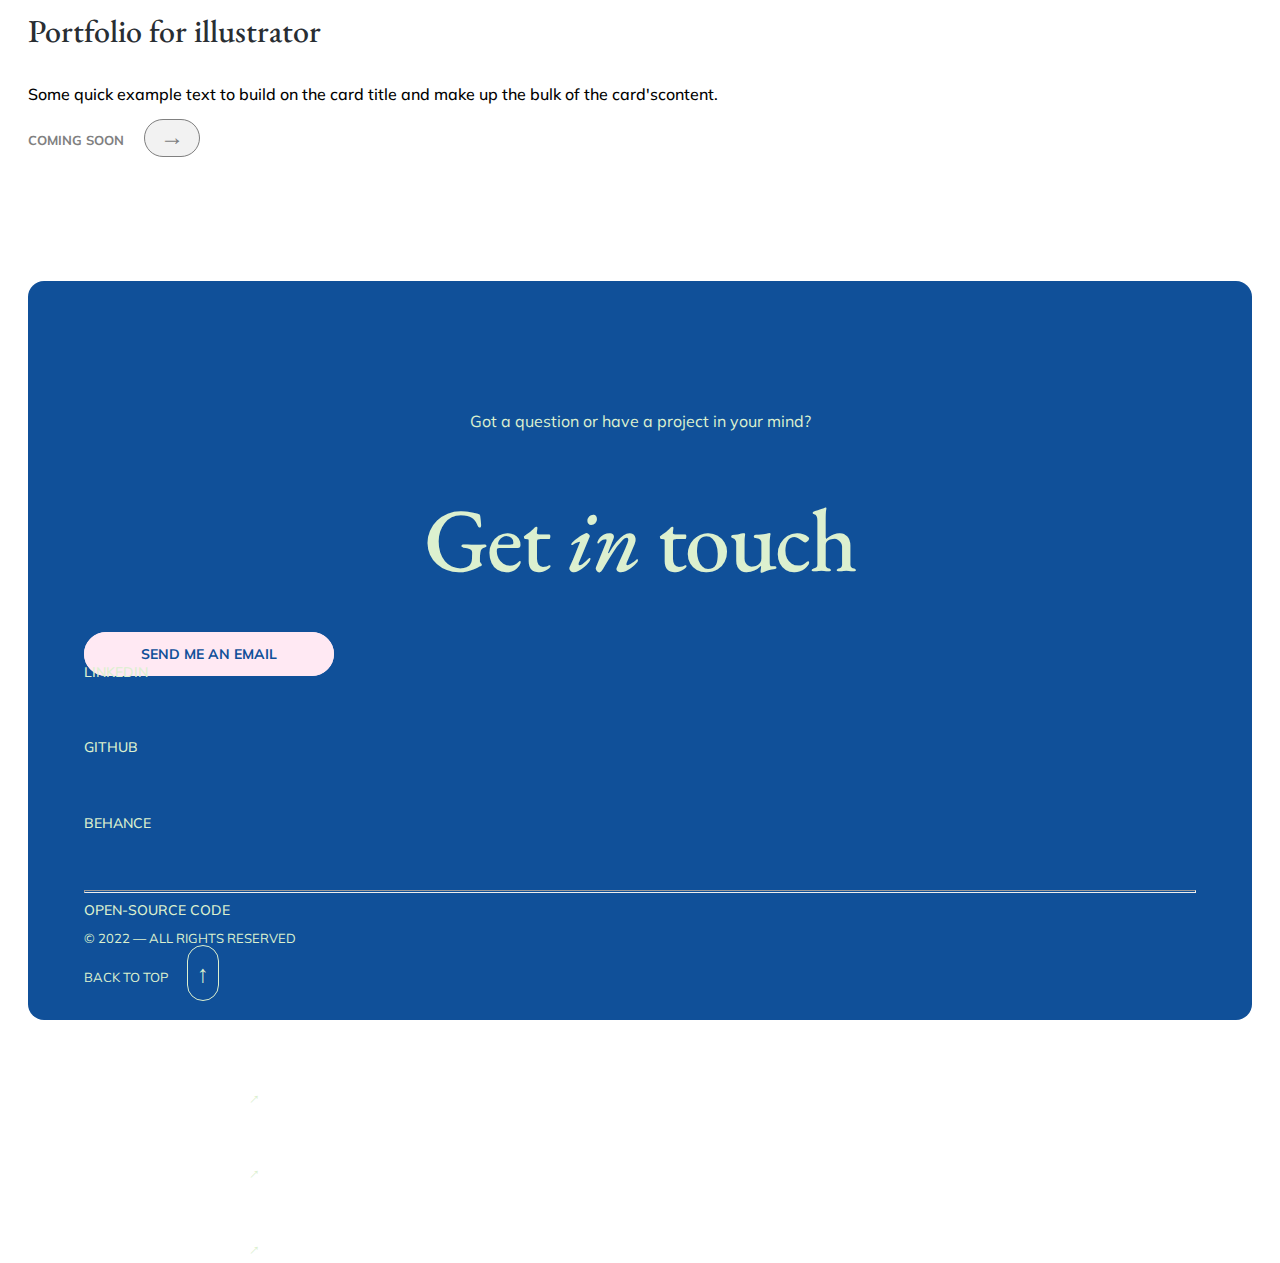
==== commit 19bf7696: "Added pages About  and Projects + improvements CSS" ====
--- a/index.html
+++ b/index.html
@@ -18,61 +18,103 @@
         integrity="sha384-gH2yIJqKdNHPEq0n4Mqa/HGKIhSkIHeL5AyhkYV8i59U5AR6csBvApHHNl/vI1Bx" crossorigin="anonymous">
     <script src="https://cdn.jsdelivr.net/npm/bootstrap@5.2.0/dist/js/bootstrap.bundle.min.js"
         integrity="sha384-A3rJD856KowSb7dwlZdYEkO39Gagi7vIsF0jrRAoQmDKKtQBHUuLZ9AsSv4jD4Xa"
-        crossorigin="anonymous"></script>
+        crossorigin="anonymous">
+    </script>
+    <script src="src/index.js"></script>
     <link rel="stylesheet" href="src/style.css">
 </head>
 
 <body>
-    <div class="container-fluid p-0 m-0">
+    <section class="container-hero" id="hero-section">
         <div class="d-flex flex-column justify-content-between" id="hero">
                 <nav class="navbar navbar-expand-lg bg-transparent p-0 align-items-center" id="navbar">
-                    <div class="container-fluid p-0 m-0">
-                        <a class="navbar-brand" href="index.html" title="Digital designer & developer - Kate Pryshchepiuk"><span class="logo-sign">✺ </span>katepryshchepiuk</a>
-                        <button class="navbar-toggler custom-toggler" type="button" data-bs-toggle="collapse" data-bs-target="#navbarSupportedContent"
+                    <a class="navbar-brand" href="index.html" title="Digital designer & developer - Kate Pryshchepiuk"><span class="logo-sign">✺ </span>katepryshchepiuk</a>
+                    <button class="navbar-toggler custom-toggler" type="button" data-bs-toggle="collapse" data-bs-target="#navbarSupportedContent"
                             aria-controls="navbarSupportedContent" aria-expanded="false" aria-label="Toggle navigation">
-                            <span class="navbar-toggler-icon"></span>
-                        </button>
-                        <div class="collapse navbar-collapse align-items-center" id="navbarSupportedContent">
-                            <ul class="navbar-nav align-items-center">
-                                <li class="nav-item">
-                                    <a class="nav-link" href="projects.html" title="Kate Pryshchepiuk - Projects">Projects</a>
-                                </li>
-                                <li class="nav-item">
-                                    <a class="nav-link" href="about.html" title="Kate Pryshchepiuk - About">About</a>
-                                </li>
-                                <li class="nav-item btn-contact">
-                                    <a class="nav-link d-flex flex-row justify-content-end align-items-center" href="contact.html" title="Kate Pryshchepiuk - Contact">Contact</a>
-                                </li>
-                            </ul>
-                        </div>
+                        <span class="navbar-toggler-icon"></span>
+                    </button>
+                    <div class="collapse navbar-collapse align-items-center" id="navbarSupportedContent">
+                        <ul class="navbar-nav align-items-center">
+                            <li class="nav-item">
+                                <a class="nav-link" href="projects.html" title="Kate Pryshchepiuk - Projects">Projects</a>
+                            </li>
+                            <li class="nav-item">
+                                <a class="nav-link" href="about.html" title="Kate Pryshchepiuk - About">About</a>
+                            </li>
+                            <li class="nav-item btn-contact">
+                                <a class="nav-link d-flex flex-row justify-content-end align-items-center" href="mailto:katepryshchepiuk@outlook.com" title="Kate Pryshchepiuk - Contact">Contact</a>
+                            </li>
+                        </ul>
                     </div>
                 </nav>
                 <div class="header d-flex flex-column justify-content-center align-items-center">
                     <h1 class="first-line"><em>Digital</em> designer & developer</h1>
-                    <h4>passionated about creating expierences
+                    <h4>passionated about creating expierences on the web 
+                        <span class="material-symbols-outlined-container">
+                            <i class="material-symbols-outlined language">language</i>
+                        </span>
+                        based in the Netherlands
                     <span class="material-symbols-outlined-container">
-                      <i class="material-symbols-outlined language">language</i>
+                        <i class="material-symbols-outlined public">public</i>
                     </span>
-                    on the web,
-                    <span class="material-symbols-outlined-container">
-                      <i class="material-symbols-outlined public">public</i>
-                    </span>
-                    based in the Netherlands
                     </h4>
                 </div>
                 <div class="scroll-down d-flex flex-column align-items-center">
-                    <a href="index.html#about-section" class="d-flex flex-row align-items-center link" title="About">
+                    <a href="#about-section" class="d-flex flex-row align-items-center link" title="About">
                         scroll down to discover
                         <span class="arrow-down arrow-box-down">↓</span>
                     </a>
                 </div>
             </div>
-        </div>
-
-        <section class="d-flex flex-row justify-content-center" id="about-section">
+        </section>
+
+        <section class="container-custom d-flex flex-row justify-content-center" id="about-section">
+            <div class="card d-flex flex-row flex-wrap align-items-start justify-content-center" id="about-div">
+                <div class="col-md-5 col-12">
+                    <div class="card-body d-flex flex-column" id="about-text">
+                        <div class="display-flex flex-row" id="greeting">
+                            <h2>Hey
+                                <span class="material-symbols-outlined-container">
+                                    <i class="material-symbols-outlined waving_hand">waving_hand</i>
+                                </span>
+                                <br>
+                                Nice to meet <em>you</em>
+                            </h2>
+                        </div>
+                    </div>
+                    </div>
+                        <div class="col-md-1">
+                        </div>
+                        <div class="d-flex flex-column col-md-5 col-12" id="about-me-text">
+                            <div class="card-text">
+                                <p>
+                                    I'm Kate, a twenty-five years old freelance creative designer & developer from Ukraine,
+                                    currently living in the
+                                    Netherlands.
+                                    <br>
+                                    <br>
+                                    I've been designing websites and applications for 2+ years, but I've always been interested in
+                                    the
+                                    interactivity of
+                                    websites, so I recently started studying front-end technologies to take my projects to a new
+                                    level.
+                                </p>
+                            </div>
+                            <a href="about.html" class="d-flex flex-row align-items-center link" title="Kate Pryshchepiuk - About">
+                                read more
+                                <span class="arrow-box arrow">→</span>
+                            </a>
+                            </div>
+                        </div>
+                </div>
+            </div>
+        </section>
+
+        <!--<section class="container-custom d-flex flex-row justify-content-center" id="about-section">
             <div class="card d-flex flex-row flex-wrap align-items-center justify-content-center" id="about-div">
                 <div class="col-md-4 col-12" id="my-photo-div">
-                    <img src="https://images.unsplash.com/photo-1517971129774-8a2b38fa128e?ixlib=rb-1.2.1&ixid=MnwxMjA3fDB8MHxwaG90by1wYWdlfHx8fGVufDB8fHx8&auto=format&fit=crop&w=388&q=80" class="img-fluid" alt="Kate Pryshchepiuk" id="my-photo">
+                    <img src="https://images.unsplash.com/photo-1517971129774-8a2b38fa128e?ixlib=rb-1.2.1&ixid=MnwxMjA3fDB8MHxwaG90by1wYWdlfHx8fGVufDB8fHx8&auto=format&fit=crop&w=388&q=80"
+                        class="img-fluid" alt="Kate Pryshchepiuk" id="my-photo">
                 </div>
                 <div class="col-md-1">
                 </div>
@@ -87,13 +129,16 @@
                         </div>
                         <div class="card-text">
                             <p>
-                                I'm Kate, a twenty-five years old creative designer & developer from Ukraine, currently living in the
+                                I'm Kate, a twenty-five years old freelance creative designer & developer from Ukraine,
+                                currently living in the
                                 Netherlands.
                                 <br>
                                 <br>
-                                I've been designing websites and applications for 2+ years, but I've always been interested in the
+                                I've been designing websites and applications for 2+ years, but I've always been interested in
+                                the
                                 interactivity of
-                                websites, so I recently started studying front-end technologies to take my projects to a new level.
+                                websites, so I recently started studying front-end technologies to take my projects to a new
+                                level.
                             </p>
                         </div>
                         <a href="about.html" class="d-flex flex-row align-items-center link" title="Kate Pryshchepiuk - About">
@@ -103,9 +148,9 @@
                     </div>
                 </div>
             </div>
-        </section>
-
-        <section class="d-flex flex-column align-items-start" id="projects-section">
+        </section>-->
+
+        <section class="container-custom d-flex flex-column align-items-start" id="projects-section">
             <div class="d-flex flex-column" id="projects-div">
                 <div class="d-flex flex-row justify-content-between align-items-center p-0" id="section-header">
                     <h2>Selected <em>projects</em></h2>
@@ -221,74 +266,83 @@
             </div>
         </section>
 
-        <section class="d-flex flex-column" id="footer">
-            <div class="d-flex flex-column align-items-center" id="footer-content">
-                <div class="d-flex flex-column align-items-center" id="email-div">
-                    <p id="footer-text">
-                    Got a question or have a project in your mind?
-                    </p>
-                    <h1 id="get-in-touch">
-                    Get <em>in</em> touch
-                    </h1>
-                    <a href="mailto:katirinka570@gmail.com" id="email-link" title="Kate Pryshchepiuk email address">Send me an email</a>
-                </div>
-                <div class="d-flex flex-row align-items-center justify-content-center" id="social-links">
-                    <div class="d-flex flex-row align-items-center social-link">
-                        <a href="https://www.linkedin.com/in/kateryna-pryshchepiuk/" class="link-footer" title="Kate Pryshchepiuk Linkedin">Linkedin</a>
-                        <div class="arrow-outside">
-                            <p class="m-0 arrow-transformed">
-                                →
+        <section class="container-hero">
+            <div class="d-flex flex-column" id="footer">
+                <div class="d-flex flex-column align-items-center" id="footer-content">
+                    <div class="d-flex flex-column align-items-center" id="email-div">
+                        <p id="footer-text">
+                            Got a question or have a project in your mind?
+                        </p>
+                        <h1 id="get-in-touch">
+                            Get <em>in</em> touch
+                        </h1>
+                        <a href="mailto:katepryshchepiuk@outlook.com" id="email-link" title="Kate Pryshchepiuk email address">Send me an
+                            email</a>
+                    </div>
+                    <div class="d-flex flex-row align-items-center justify-content-center" id="social-links">
+                        <div class="d-flex flex-row align-items-center social-link">
+                            <a href="https://www.linkedin.com/in/kateryna-pryshchepiuk/" class="link-footer"
+                                title="Kate Pryshchepiuk Linkedin">Linkedin</a>
+                            <div class="arrow-outside">
+                                <p class="m-0 arrow-transformed">
+                                    →
+                                </p>
+                            </div>
+                        </div>
+                        <div class="d-flex flex-row align-items-center social-link">
+                            <a href="https://github.com/katepryshchepiuk" class="link-footer"
+                                title="Kate Pryshchepiuk Github">Github</a>
+                            <div class="arrow-outside">
+                                <p class="m-0 arrow-transformed">
+                                    →
+                                </p>
+                            </div>
+                        </div>
+                        <div class="d-flex flex-row align-items-center social-link">
+                            <a href="https://www.behance.net/katerynapryshchepiuk" class="link-footer"
+                                title="Kate Pryshchepiuk Behance">Behance</a>
+                            <div class="arrow-outside">
+                                <p class="m-0 arrow-transformed">
+                                    →
+                                </p>
+                            </div>
+                        </div>
+                    </div>
+                </div>
+                <div class="d-flex flex-column" id="footer-underline">
+                    <hr class="w-100" id="line">
+                    <div class="d-flex flex-row flex-wrap justify-content-md-between justify-content-center align-items-center"
+                        id="underline">
+                        <div>
+                            <a class="link-footer" href="https://github.com/katepryshchepiuk/my-portfolio" target="_blank" title="open-sourced code">open-source code</a>
+                            <!--<p class="footer-info">
+                                <span>
+                                    <a class="link" href="">open-source code</a>
+                                </span>
+                                —
+                                <span id="activity">
+                                    resting
+                                </span>
+                                <span class="material-symbols-outlined-container" id="doing-icon">
+                                    <i class="material-symbols-outlined battery_charging_full">battery_charging_full</i>
+                                </span>
+                            </p>-->
+                        </div>
+                        <div class="copyright">
+                            <p class="footer-info">
+                                © 2022 — All rights reserved
                             </p>
                         </div>
-                    </div>
-                    <div class="d-flex flex-row align-items-center social-link">
-                        <a href="https://github.com/katepryshchepiuk" class="link-footer" title="Kate Pryshchepiuk Github">Github</a>
-                        <div class="arrow-outside">
-                            <p class="m-0 arrow-transformed">
-                                →
-                            </p>
-                        </div>
-                    </div>
-                    <div class="d-flex flex-row align-items-center social-link">
-                        <a href="https://www.behance.net/katerynapryshchepiuk" class="link-footer" title="Kate Pryshchepiuk Behance">Behance</a>
-                        <div class="arrow-outside">
-                            <p class="m-0 arrow-transformed">
-                                →
-                            </p>
-                        </div>
-                    </div>
-                </div>
-            </div>
-            <div class="d-flex flex-column" id="footer-underline">
-                <hr class="w-100" id="line">
-                <div class="d-flex flex-row flex-wrap justify-content-md-between justify-content-center align-items-center" id="underline">
-                    <div class="time">
-                        <p class="footer-info">
-                            <span id="current-time">
-                            20:22 GMT
-                            </span>
-                            —
-                            <span id="activity">
-                                resting
-                            </span>
-                            <span class="material-symbols-outlined-container" id="doing-icon">
-                                <i class="material-symbols-outlined battery_charging_full">battery_charging_full</i>
-                            </span>
-                        </p>
-                    </div>
-                    <div class="copyright">
-                        <p class="footer-info">
-                            © 2022 — All rights reserved
-                        </p>
-                    </div>
-                    <a href="index.html#hero" class="d-flex flex-row align-items-center link-footer footer-info" title="Digital designer & developer - Kate Pryshchepiuk">
-                        back to top
-                        <span class="arrow-top arrow-box-top">↑</span>
-                    </a>
-                </div>
+                        <a href="#hero" class="d-flex flex-row align-items-center link-footer footer-info"
+                            title="Digital designer & developer - Kate Pryshchepiuk">
+                            back to top
+                            <span class="arrow-top arrow-box-top">↑</span>
+                        </a>
+                    </div>
+                </div>
+            </div>
             </div>
         </section>
-    </div>
 
 </body>
 </html>--- a/src/style.css
+++ b/src/style.css
@@ -6,6 +6,7 @@
     --border-radius: 16px;
     --container-color: rgba(242, 242, 242, 1);
     --secondary-color-pink: #FFE9F3;
+    --secondary-color-blue: #D8D4F2;
     --dark-color: #292E33;
     --white-color: #ffffff;
     --padding-section-desktop: 112px 40px;
@@ -13,7 +14,11 @@
 }
 
 body {
-    background-color: var(--container-color);
+    background-color: var(--white-color);
+}
+
+.container-custom {
+    padding: 80px 20px;
 }
 
 h1, h2, h3 {
@@ -61,6 +66,11 @@
     font-family: var(--font-secondary);
     line-height: 160%;
     font-weight: 500;
+}
+
+.material-symbols-outlined {
+    position: relative;
+    top: 6px;
 }
 
 i.material-symbols-outlined {
@@ -79,12 +89,46 @@
     top: 4px;
 }
 
+img {
+    filter: grayscale(100%);
+    -webkit-filter: grayscale(100%);
+}
+
+img:hover {
+    filter: none;
+    -webkit-filter: grayscale(0);
+    transition: all 0.2s ease-in;
+}
+
+.container-hero {
+    padding: 20px;
+}
+
+.container-skills {
+    padding: 112px 56px;
+}
+
 #hero {
     background-color: var(--secondary-color-green);
     border-radius: var(--border-radius);
     padding: 20px 40px;
+    height: 100%;
+}
+
+#hero-section {
+    height: 100vh;
+}
+
+#hero-projects {
+    background-color: var(--secondary-color-green);
+    border-radius: var(--border-radius);
+    padding: 20px 40px;
     margin: 20px;
-    height: 94vh;
+}
+
+#nav {
+    padding: 20px 40px;
+    margin: 20px;
 }
 
 .link {
@@ -95,7 +139,7 @@
     text-transform: uppercase;
     color: var(--primary-color);
     text-decoration: none;
-    transition: ease-in 0.2s all;
+    transition: all 0.2s ease-in;
 }
 
 .link:hover {
@@ -111,6 +155,7 @@
     text-transform: uppercase;
     text-decoration: none;
     color: gray;
+    transition: all 0.2s ease-in;
 }
 
 .link-disabled:hover {
@@ -122,7 +167,7 @@
     border: 1px solid var(--primary-color);
     border-radius: 50px;
     padding: 8px 20px;
-    transition: 0.3s all;
+    transition: all 0.2s ease-in;
 }
 
 .btn-contact:hover {
@@ -186,17 +231,13 @@
 }
 
 #about-section {
-    padding: var(--padding-section-desktop);
-    margin: 20px;
+    gap: 56px;
     background: white;
     border-radius: var(--border-radius);
 }
 
 #about-div {
-    padding: 0px;
-    gap: 24px;
     border: none;
-    max-width: 1200px;
 }
 
 #about-text {
@@ -210,7 +251,7 @@
 }
 
 #my-photo {
-    height: 380px;
+    height: 400px;
     width: 100%;
     border-radius: var(--border-radius);
     object-fit: cover;
@@ -219,7 +260,6 @@
 .arrow-box {
     box-sizing: border-box;
     padding: 1px 15px 5px;
-    background-color: var(--secondary-color-pink);
     border: 1px solid var(--primary-color);
     border-radius: 50px;
     margin-left: 16px;
@@ -276,9 +316,25 @@
     color: var(--secondary-color-green);
 }
 
+.skills {
+    border-radius: var(--border-radius);
+    background-color: var(--secondary-color-blue);
+    gap: 40px;
+}
+
+.card-1-3 {
+    width: 30%;
+}
+
+.text {
+    padding-right: 16px;
+}
+
+#skills-cards {
+    gap: 32px;
+}
+
 #projects-section {
-    padding: var(--padding-section-desktop);
-    margin: 20px;
     background: var(--white-color);
     border-radius: var(--border-radius);
 }
@@ -306,7 +362,7 @@
 }
 
 #project-photo {
-    height: 733px;
+    height: 450px;
     object-fit: cover;
     border-radius: var(--border-radius);
 
@@ -318,7 +374,7 @@
 
 .chip {
     padding: 8px 12px;
-    background-color: var(--secondary-color-green);
+    background-color: var(--secondary-color-blue);
     border-radius: 50px;
 }
 
@@ -333,12 +389,10 @@
 }
 
 #footer {
-    padding: 112px 40px 32px;
-    margin: 20px;
-    gap: 108px;
+    padding: 112px 56px 32px;
     background: var(--primary-color);
     border-radius: var(--border-radius);
-    gap: 64px;
+    gap: 56px;
 }
 
 #footer-content {
@@ -361,19 +415,21 @@
     text-transform: uppercase;
     color: var(--primary-color);
     text-decoration: none;
-    transition: ease-in 0.2s all;
+    transition: all 0.2s ease-in;
 }
 
 #email-link:hover {
     background-color: var(--primary-color);
     color: var(--secondary-color-pink);
     font-style: italic;
+    font-weight: 500;
 }
 
 #footer-text {
     color: var(--secondary-color-green);
     text-align: center;
     font-weight: 400;
+    padding: 0px 32px;
 }
 
 #email-div {
@@ -437,6 +493,15 @@
 
 .navbar-toggler {
     border: none;
+}
+
+.coloured-background {
+    color: var(--dark-color);
+    font-weight: 700;
+}
+
+.link-disabled-nav {
+    opacity: 60%;
 }
 
 @media (min-width: 992px) {
@@ -446,6 +511,10 @@
         justify-content: end;
         align-items: center;
     }
+
+    .header {
+        padding: 0px 220px;
+    }
 }
 
 @media (max-width: 768px) {
@@ -468,7 +537,7 @@
     .navbar-collapse {
         position: absolute;
         left: 0;
-        top: 100%;
+        top: 90%;
         width: 100%;
         height: 84vh;
         z-index: 100;
@@ -480,19 +549,29 @@
         margin-top: 168px;
     }
 
+    .container-custom {
+        padding: 32px 16px;
+    }
+
+    .container-hero {
+        padding: 16px;
+    }
+
+    .container-skills {
+        padding: 56px 32px;
+    }
+
     #hero {
-        margin: 10px;
-        padding: 10px 20px;;
-    }
-
-    #about-section {
-        padding: 20px 20px 40px;
-        margin: 10px;
-    }
-
-    #projects-section {
-        padding: 40px 20px 8px;
-        margin: 10px;
+        padding: 16px;
+        height: 95vh;
+    }
+
+    #about-div {
+        gap: 16px;
+    }
+
+    #about-me-text {
+        gap: 16px;
     }
 
     #my-photo {
@@ -515,13 +594,37 @@
         height: 365px;
     }
 
+    #section-skills {
+        gap: 40px;
+    }
+
     #footer {
-        padding: 40px 20px 32px;
+        padding: 56px 16px 32px;
+        gap: 24px;
+    }
+
+    #email-div {
         gap: 32px;
-        margin: 10px;
+    }
+
+    #footer-content {
+        gap: 56px;
     }
 
     #projects-div {
         gap: 16px;
     }
-}
+
+    #nav {
+        padding: 10px;
+    }
+
+    .card-1-3 {
+        width: auto;
+        padding: 0px;
+    }
+
+    .text {
+        padding: 0px;
+    }
+}
